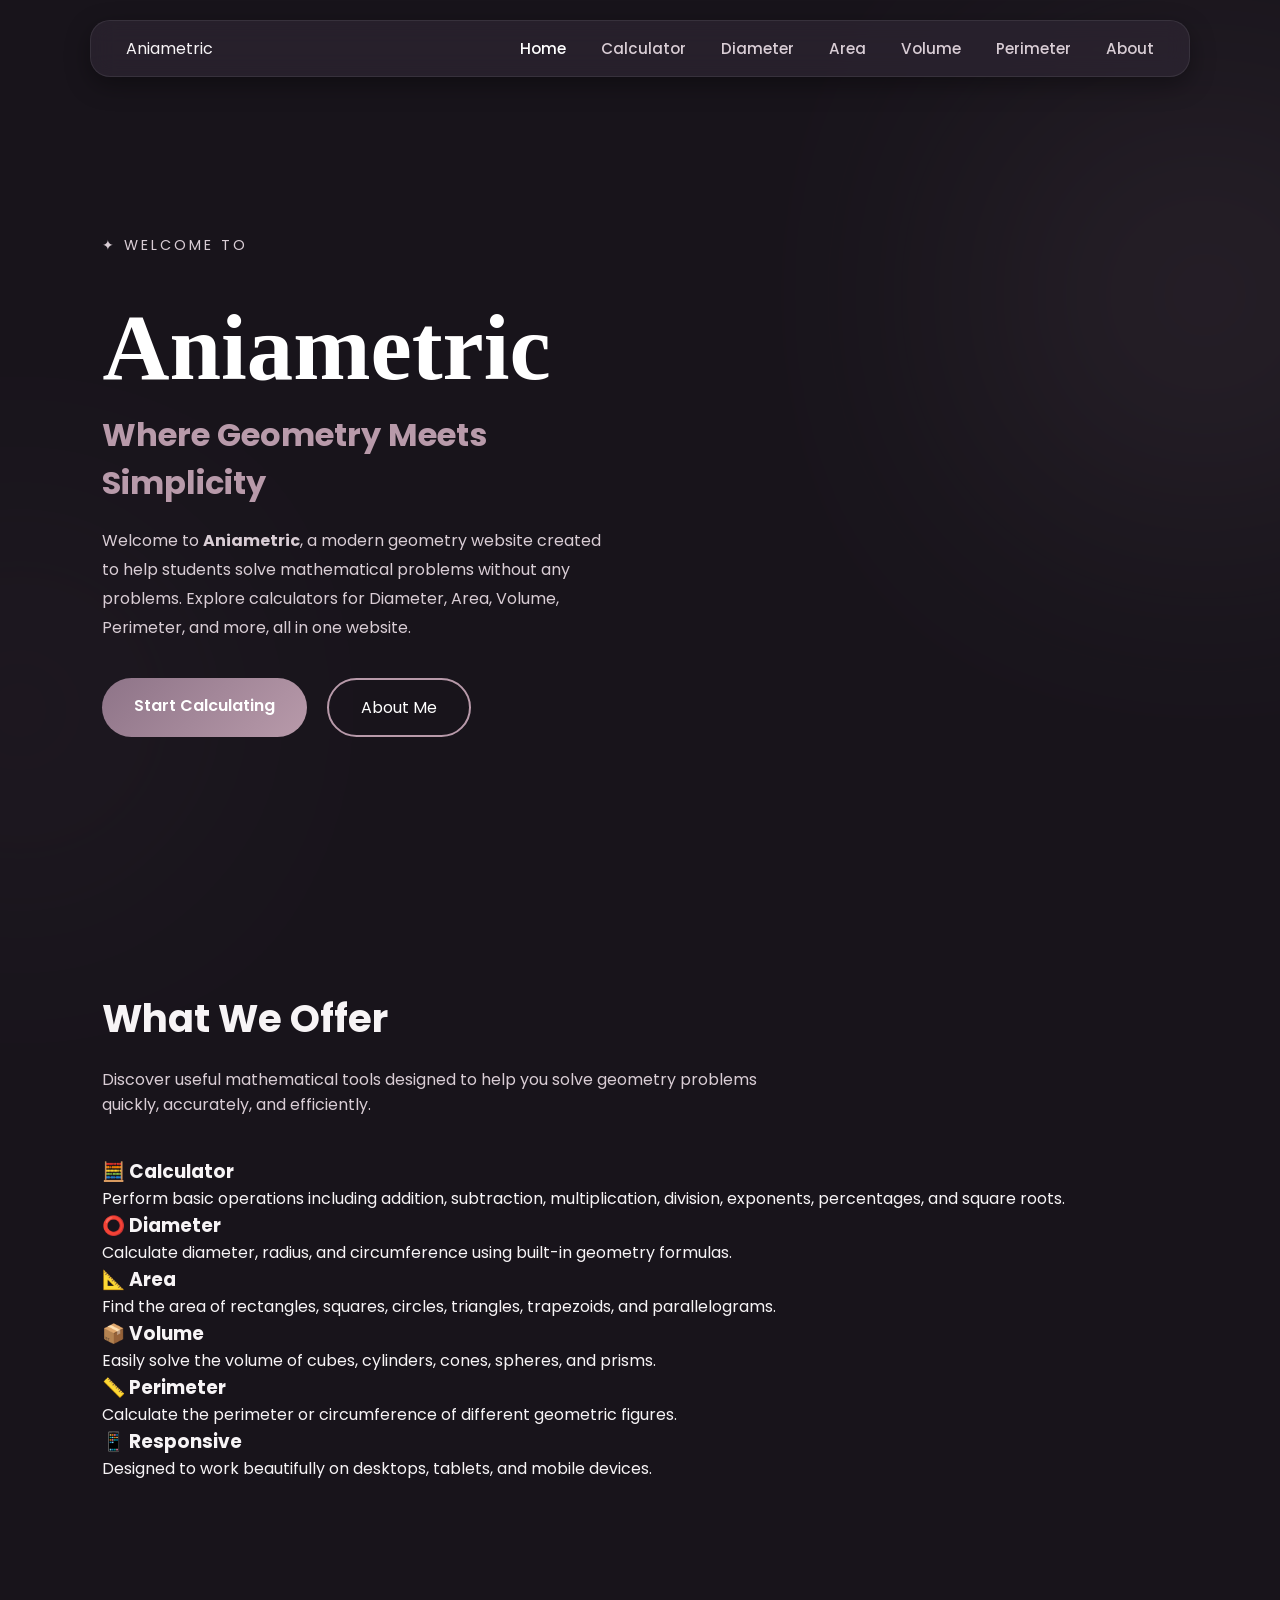
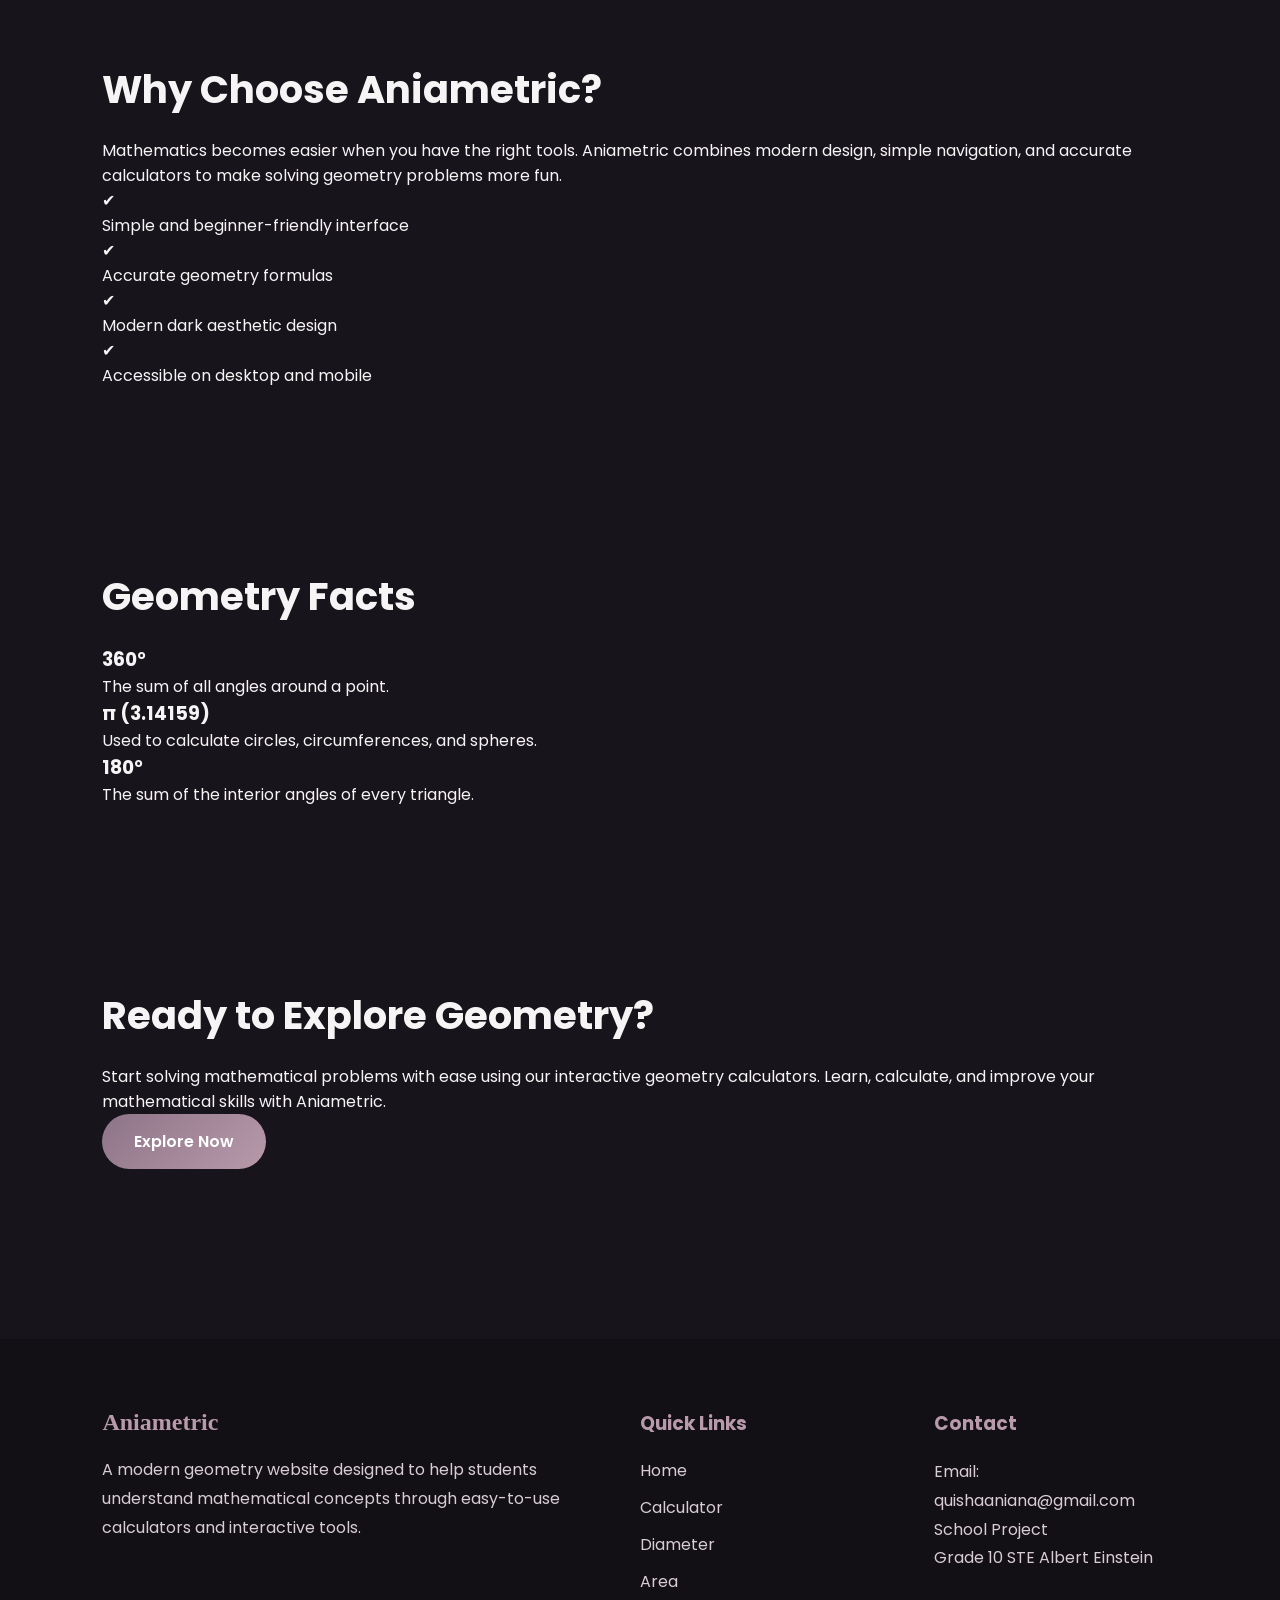
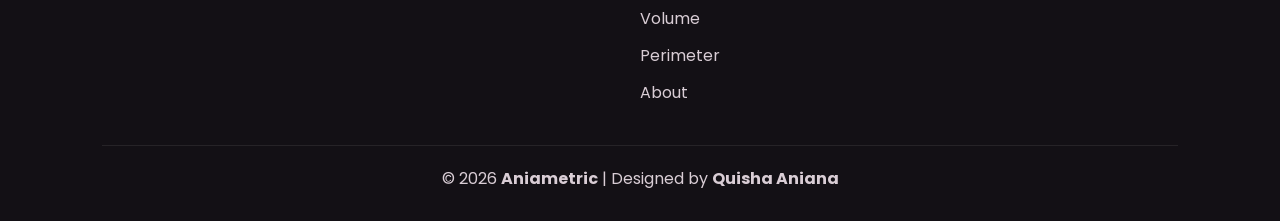
==== index.html @ 033d1b4d "Update index.html" ====
<!DOCTYPE html>
<html lang="en">

<head>
    <meta charset="UTF-8">
    <meta name="viewport" content="width=device-width, initial-scale=1.0">

    <title>Aniametric | Home</title>

    <link rel="stylesheet" href="style.css">

    <!-- Google Font -->
    <link rel="preconnect" href="https://fonts.googleapis.com">
    <link rel="preconnect" href="https://fonts.gstatic.com" crossorigin>

    <link href="https://fonts.googleapis.com/css2?family=Poppins:wght@300;400;500;600;700&display=swap"
        rel="stylesheet">
</head>

<body>

    <!-- ========================= -->
    <!-- Navigation -->
    <!-- ========================= -->

    <header>

        <nav class="navbar">

        
                <span>Aniametric</span>

            </div>

            <ul class="nav-links">

                <li><a class="active" href="index.html">Home</a></li>
                <li><a href="calculator.html">Calculator</a></li>
                <li><a href="diameter.html">Diameter</a></li>
                <li><a href="area.html">Area</a></li>
                <li><a href="volume.html">Volume</a></li>
                <li><a href="perimeter.html">Perimeter</a></li>
                <li><a href="about.html">About</a></li>

            </ul>

            <!-- Mobile Menu Icon -->
            <div class="menu-btn">

                ☰

            </div>

        </nav>

    </header>

    <!-- ========================= -->
    <!-- Hero Section -->
    <!-- ========================= -->

    <section class="hero">

        <div class="hero-text">

            <p class="welcome">

                ✦ Welcome to

            </p>

            <h1>

                Aniametric

            </h1>

            <h2>

                Where Geometry Meets Simplicity

            </h2>

            <p>

                Welcome to <strong>Aniametric</strong>, a modern geometry
                website created to help students solve mathematical
                problems without any problems. Explore calculators for Diameter,
                Area, Volume, Perimeter, and more, all in one website.

            </p>

            <div class="hero-buttons">

                <a href="calculator.html" class="btn">

                    Start Calculating

                </a>

                <a href="about.html" class="btn-outline">

                    About Me

                </a>

            </div>

        </div>

        <div class="hero-image">
            
            <img src="img/download (9).gif" class="hero-img" alt="">
            

        </div>

    </section>

    <!-- Decorative Background Glow -->

    <div class="glow glow1"></div>
    <div class="glow glow2"></div>

 <!-- ========================= -->
<!-- What We Offer -->
<!-- ========================= -->

<section class="features">

    <h2>What We Offer</h2>

    <p class="section-description">
        Discover useful mathematical tools designed to help you solve
        geometry problems quickly, accurately, and efficiently.
    </p>

    <div class="feature-container">

        <div class="feature-card">

            <h3>🧮 Calculator</h3>

            <p>
                Perform basic operations including addition,
                subtraction, multiplication, division,
                exponents, percentages, and square roots.
            </p>

        </div>

        <div class="feature-card">

            <h3>⭕ Diameter</h3>

            <p>
                Calculate diameter, radius,
                and circumference using
                built-in geometry formulas.
            </p>

        </div>

        <div class="feature-card">

            <h3>📐 Area</h3>

            <p>
                Find the area of rectangles,
                squares, circles, triangles,
                trapezoids, and parallelograms.
            </p>

        </div>

        <div class="feature-card">

            <h3>📦 Volume</h3>

            <p>
                Easily solve the volume of cubes,
                cylinders, cones,
                spheres, and prisms.
            </p>

        </div>

        <div class="feature-card">

            <h3>📏 Perimeter</h3>

            <p>
                Calculate the perimeter or
                circumference of different
                geometric figures.
            </p>

        </div>

        <div class="feature-card">

            <h3>📱 Responsive</h3>

            <p>
                Designed to work beautifully on
                desktops, tablets,
                and mobile devices.
            </p>

        </div>

    </div>

</section>



<!-- ========================= -->
<!-- Why Choose -->
<!-- ========================= -->

<section class="why">

    <div class="why-image">

    </div>

    <div class="why-text">

        <h2>Why Choose Aniametric?</h2>

        <p>

            Mathematics becomes easier when you have the
            right tools. Aniametric combines modern design,
            simple navigation, and accurate calculators
            to make solving geometry problems more fun.

        </p>

        <div class="why-list">

            <div class="why-item">

                <span>✔</span>

                <p>Simple and beginner-friendly interface</p>

            </div>

            <div class="why-item">

                <span>✔</span>

                <p>Accurate geometry formulas</p>

            </div>

            <div class="why-item">

                <span>✔</span>

                <p>Modern dark aesthetic design</p>

            </div>

            <div class="why-item">

                <span>✔</span>

                <p>Accessible on desktop and mobile</p>

            </div>

        </div>

    </div>

</section>



<!-- ========================= -->
<!-- Quick Facts -->
<!-- ========================= -->

<section class="facts">

    <h2>Geometry Facts</h2>

    <div class="facts-container">

        <div class="fact-card">

            <h3>360°</h3>

            <p>
                The sum of all angles around a point.
            </p>

        </div>

        <div class="fact-card">

            <h3>π (3.14159)</h3>

            <p>
                Used to calculate circles,
                circumferences, and spheres.
            </p>

        </div>

        <div class="fact-card">

            <h3>180°</h3>

            <p>
                The sum of the interior angles
                of every triangle.
            </p>

        </div>

    </div>

</section>





 <!-- ========================= -->
<!-- Call to Action -->
<!-- ========================= -->

<section class="cta">

    <div class="cta-content">

        <h2>Ready to Explore Geometry?</h2>

        <p>
            Start solving mathematical problems with ease using our
            interactive geometry calculators. Learn, calculate,
            and improve your mathematical skills with Aniametric.
        </p>

        <a href="calculator.html" class="btn">

            Explore Now

        </a>

    </div>

</section>



<!-- ========================= -->
<!-- Footer -->
<!-- ========================= -->

<footer>

    <div class="footer-container">

        <div class="footer-about">

            <h2>Aniametric</h2>

            <p>

                A modern geometry website designed to help students
                understand mathematical concepts through
                easy-to-use calculators and interactive tools.

            </p>

        </div>



        <div class="footer-links">

            <h3>Quick Links</h3>

            <ul>

                <li><a href="index.html">Home</a></li>
                <li><a href="calculator.html">Calculator</a></li>
                <li><a href="diameter.html">Diameter</a></li>
                <li><a href="area.html">Area</a></li>
                <li><a href="volume.html">Volume</a></li>
                <li><a href="perimeter.html">Perimeter</a></li>
                <li><a href="about.html">About</a></li>

            </ul>

        </div>



        <div class="footer-contact">

            <h3>Contact</h3>

            <p>Email: quishaaniana@gmail.com</p>

            <p>School Project</p>

            <p>Grade 10 STE Albert Einstein</p>

        </div>

    </div>



    <hr>



    <div class="copyright">

        <p>

            © 2026 <strong>Aniametric</strong> |
            Designed by <strong>Quisha Aniana</strong>

        </p>

    </div>

</footer>




<script src="script.js"></script>

</body>

</html>
---- style.css ----
/*======================================
        ANIAMETRIC STYLE SHEET
=======================================*/

/* Google Font */
@import url('https://fonts.googleapis.com/css2?family=Poppins:wght@300;400;500;600;700&display=swap');


/*======================================
        CUSTOM FONT
=======================================*/

@font-face{
    font-family: "Aniametric";
    src: url("fonts/poti.ttf") format("truetype");
}


/*======================================
        COLOR PALETTE
=======================================*/

:root{

    --bg:#18141B;
    --section:#211C24;
    --card:#2C2532;

    --primary:#8E7488;
    --secondary:#B89AAA;

    --white:#F7F4F6;
    --light:#D9CDD5;

    --shadow:rgba(0,0,0,.35);

    --radius:18px;

    --transition:.35s ease;

}


/*======================================
        RESET
=======================================*/

*{
    margin:0;
    padding:0;
    box-sizing:border-box;
}

html{
    scroll-behavior:smooth;
}

body{

    background:var(--bg);

    color:var(--white);

    font-family:"Poppins",sans-serif;

    overflow-x:hidden;

}

img{

    max-width:100%;

    display:block;

}

a{

    text-decoration:none;

    color:inherit;

}

ul{

    list-style:none;

}


/*======================================
        SCROLLBAR
=======================================*/

::-webkit-scrollbar{

    width:10px;

}

::-webkit-scrollbar-track{

    background:#201a22;

}

::-webkit-scrollbar-thumb{

    background:var(--primary);

    border-radius:20px;

}

::-webkit-scrollbar-thumb:hover{

    background:var(--secondary);

}


/*======================================
        HEADER
=======================================*/

header{

    position:fixed;

    top:0;

    left:0;

    width:100%;

    z-index:1000;

    padding:20px 7%;

}


/*======================================
        NAVBAR
=======================================*/

.navbar{

    display:flex;

    justify-content:space-between;

    align-items:center;

    padding:15px 35px;

    background:rgba(44,37,50,.75);

    backdrop-filter:blur(12px);

    border:1px solid rgba(255,255,255,.08);

    border-radius:20px;

    box-shadow:0 8px 25px var(--shadow);

}



/*======================================
        NAV LINKS
=======================================*/

.nav-links{

    display:flex;

    gap:35px;

}

.nav-links a{

    color:var(--light);

    font-size:.95rem;

    font-weight:500;

    transition:var(--transition);

    position:relative;

}

.nav-links a:hover{

    color:white;

}

.nav-links a::after{

    content:"";

    position:absolute;

    left:0;

    bottom:-7px;

    width:0;

    height:2px;

    background:var(--secondary);

    transition:.35s;

}

.nav-links a:hover::after{

    width:100%;

}

.active{

    color:white !important;

}


/*======================================
        MENU BUTTON
=======================================*/

.menu-btn{

    display:none;

    color:white;

    font-size:28px;

    cursor:pointer;

}


/*======================================
        HERO
=======================================*/

.hero{

    min-height:100vh;

    display:flex;

    align-items:center;

    justify-content:space-between;

    gap:60px;

    padding:150px 8% 80px;

}

.hero-text{

    flex:1;

}

.hero-image{

    flex:1;

    display:flex;

    justify-content:center;

}


/* Website Name */

.hero h1{

    font-family:"Aniametric";

    font-size:5.8rem;

    margin:10px 0;

    color:white;

}

.hero h2{

    color:var(--secondary);

    margin-bottom:20px;

    font-size:2rem;

}

.hero p{

    color:var(--light);

    line-height:1.8;

    margin-bottom:35px;

}

.welcome{

    color:var(--secondary);

    letter-spacing:3px;

    text-transform:uppercase;

    font-size:.9rem;

}


/*======================================
        HERO GIF
=======================================*/

.hero-image img{

    width:100%;

    max-width:520px;

    border-radius:25px;

    box-shadow:0 0 40px rgba(184,154,170,.18);

    animation:float 4s ease-in-out infinite;

}


/*======================================
        BUTTONS
=======================================*/

.hero-buttons{

    display:flex;

    gap:20px;

}

.btn{

    display:inline-block;

    background:linear-gradient(
        135deg,
        var(--primary),
        var(--secondary)
    );

    color:white;

    padding:15px 32px;

    border-radius:50px;

    font-weight:600;

    transition:.35s;

}

.btn:hover{

    transform:translateY(-5px);

    box-shadow:0 0 25px rgba(184,154,170,.4);

}

.btn-outline{

    display:inline-block;

    border:2px solid var(--secondary);

    padding:15px 32px;

    border-radius:50px;

    color:white;

    transition:.35s;

}

.btn-outline:hover{

    background:var(--secondary);

    color:#1b161d;

}


/*======================================
        GLOW EFFECT
=======================================*/

.glow{

    position:absolute;

    border-radius:50%;

    filter:blur(140px);

    opacity:.25;

    z-index:-1;

}

.glow1{

    width:350px;

    height:350px;

    background:#8E7488;

    top:120px;

    right:-100px;

}

.glow2{

    width:280px;

    height:280px;

    background:#5E4A5E;

    bottom:50px;

    left:-120px;

}


/*======================================
        SECTION
=======================================*/

section{

    padding:90px 8%;

}

section h2{

    font-size:2.4rem;

    margin-bottom:20px;

}

.section-description{

    color:var(--light);

    margin-bottom:40px;

    max-width:700px;

}


/*======================================
        FLOAT ANIMATION
=======================================*/

@keyframes float{

    0%{

        transform:translateY(0px);

    }

    50%{

        transform:translateY(-18px);

    }

    100%{

        transform:translateY(0px);

    }

}

/*======================================
        ANIAMETRIC STYLE SHEET
=======================================*/

/* Google Font */
@import url('https://fonts.googleapis.com/css2?family=Poppins:wght@300;400;500;600;700&display=swap');


/*======================================
        CUSTOM FONT
=======================================*/

@font-face{
    font-family: "Aniametric";
    src: url("fonts/poti.ttf") format("truetype");
}


/*======================================
        COLOR PALETTE
=======================================*/

:root{

    --bg:#18141B;
    --section:#211C24;
    --card:#2C2532;

    --primary:#8E7488;
    --secondary:#B89AAA;

    --white:#F7F4F6;
    --light:#D9CDD5;

    --shadow:rgba(0,0,0,.35);

    --radius:18px;

    --transition:.35s ease;

}


/*======================================
        RESET
=======================================*/

*{
    margin:0;
    padding:0;
    box-sizing:border-box;
}

html{
    scroll-behavior:smooth;
}

body{

    background:var(--bg);

    color:var(--white);

    font-family:"Poppins",sans-serif;

    overflow-x:hidden;

}

img{

    max-width:100%;

    display:block;

}

a{

    text-decoration:none;

    color:inherit;

}

ul{

    list-style:none;

}


/*======================================
        SCROLLBAR
=======================================*/

::-webkit-scrollbar{

    width:10px;

}

::-webkit-scrollbar-track{

    background:#201a22;

}

::-webkit-scrollbar-thumb{

    background:var(--primary);

    border-radius:20px;

}

::-webkit-scrollbar-thumb:hover{

    background:var(--secondary);

}


/*======================================
        HEADER
=======================================*/

header{

    position:fixed;

    top:0;

    left:0;

    width:100%;

    z-index:1000;

    padding:20px 7%;

}


/*======================================
        NAVBAR
=======================================*/

.navbar{

    display:flex;

    justify-content:space-between;

    align-items:center;

    padding:15px 35px;

    background:rgba(44,37,50,.75);

    backdrop-filter:blur(12px);

    border:1px solid rgba(255,255,255,.08);

    border-radius:20px;

    box-shadow:0 8px 25px var(--shadow);

}


/*======================================
        LOGO
=======================================*/

.logo{

    display:flex;

    align-items:center;

    gap:12px;

}

.logo img{

    width:45px;

    height:45px;

    object-fit:cover;

}

.logo span{

    font-family:"Aniametric";

    font-size:2rem;

    letter-spacing:2px;

    color:white;

}


/*======================================
        NAV LINKS
=======================================*/

.nav-links{

    display:flex;

    gap:35px;

}

.nav-links a{

    color:var(--light);

    font-size:.95rem;

    font-weight:500;

    transition:var(--transition);

    position:relative;

}

.nav-links a:hover{

    color:white;

}

.nav-links a::after{

    content:"";

    position:absolute;

    left:0;

    bottom:-7px;

    width:0;

    height:2px;

    background:var(--secondary);

    transition:.35s;

}

.nav-links a:hover::after{

    width:100%;

}

.active{

    color:white !important;

}


/*======================================
        MENU BUTTON
=======================================*/

.menu-btn{

    display:none;

    color:white;

    font-size:28px;

    cursor:pointer;

}


/*======================================
        HERO
=======================================*/

.hero{

    min-height:100vh;

    display:flex;

    align-items:center;

    justify-content:space-between;

    gap:60px;

    padding:150px 8% 80px;

}

.hero-text{

    flex:1;

}

.hero-image{

    flex:1;

    display:flex;

    justify-content:center;

}


/* Website Name */

.hero h1{

    font-family:"Aniametric";

    font-size:5.8rem;

    margin:10px 0;

    color:white;

}

.hero h2{

    color:var(--secondary);

    margin-bottom:20px;

    font-size:2rem;

}

.hero p{

    color:var(--light);

    line-height:1.8;

    margin-bottom:35px;

}

.welcome{

    color:var(--secondary);

    letter-spacing:3px;

    text-transform:uppercase;

    font-size:.9rem;

}


/*======================================
        HERO GIF
=======================================*/

.hero-image img{

    width:100%;

    max-width:520px;

    border-radius:25px;

    box-shadow:0 0 40px rgba(184,154,170,.18);

    animation:float 4s ease-in-out infinite;

}


/*======================================
        BUTTONS
=======================================*/

.hero-buttons{

    display:flex;

    gap:20px;

}

.btn{

    display:inline-block;

    background:linear-gradient(
        135deg,
        var(--primary),
        var(--secondary)
    );

    color:white;

    padding:15px 32px;

    border-radius:50px;

    font-weight:600;

    transition:.35s;

}

.btn:hover{

    transform:translateY(-5px);

    box-shadow:0 0 25px rgba(184,154,170,.4);

}

.btn-outline{

    display:inline-block;

    border:2px solid var(--secondary);

    padding:15px 32px;

    border-radius:50px;

    color:white;

    transition:.35s;

}

.btn-outline:hover{

    background:var(--secondary);

    color:#1b161d;

}


/*======================================
        GLOW EFFECT
=======================================*/

.glow{

    position:absolute;

    border-radius:50%;

    filter:blur(140px);

    opacity:.25;

    z-index:-1;

}

.glow1{

    width:350px;

    height:350px;

    background:#8E7488;

    top:120px;

    right:-100px;

}

.glow2{

    width:280px;

    height:280px;

    background:#5E4A5E;

    bottom:50px;

    left:-120px;

}


/*======================================
        SECTION
=======================================*/

section{

    padding:90px 8%;

}

section h2{

    font-size:2.4rem;

    margin-bottom:20px;

}

.section-description{

    color:var(--light);

    margin-bottom:40px;

    max-width:700px;

}


/*======================================
        FLOAT ANIMATION
=======================================*/

@keyframes float{

    0%{

        transform:translateY(0px);

    }

    50%{

        transform:translateY(-18px);

    }

    100%{

        transform:translateY(0px);

    }

}

/*======================================
        FOOTER
=======================================*/

footer{

    background:#131015;

    padding:70px 8% 30px;

    margin-top:80px;

}

.footer-container{

    display:grid;

    grid-template-columns:2fr 1fr 1fr;

    gap:50px;

}

.footer-container h2{

    font-family:"Aniametric";

    color:var(--secondary);

    margin-bottom:20px;

}

.footer-container h3{

    margin-bottom:20px;

    color:var(--secondary);

}

.footer-container p{

    color:var(--light);

    line-height:1.8;

}

.footer-links ul{

    display:flex;

    flex-direction:column;

    gap:12px;

}

.footer-links a{

    color:var(--light);

    transition:.3s;

}

.footer-links a:hover{

    color:white;

    padding-left:8px;

}

footer hr{

    border:none;

    height:1px;

    background:rgba(255,255,255,.08);

    margin:40px 0 20px;

}

.copyright{

    text-align:center;

    color:var(--light);

}


/*======================================
        CALCULATOR PAGES
=======================================*/

.page-title{

    text-align:center;

    padding-top:150px;

    margin-bottom:50px;

}

.page-title h1{

    font-family:"Aniametric";

    font-size:4rem;

    color:white;

}

.page-title p{

    color:var(--light);

    margin-top:15px;

}


/*======================================
        CALCULATOR GRID
=======================================*/

.calculator-grid{

    display:grid;

    grid-template-columns:repeat(auto-fit,minmax(320px,1fr));

    gap:35px;

    padding-bottom:70px;

}


/*======================================
        CALCULATOR CARD
=======================================*/

.calculator-card{

    background:var(--card);

    padding:30px;

    border-radius:20px;

    border:1px solid rgba(255,255,255,.06);

    transition:.35s;

    box-shadow:0 8px 20px var(--shadow);

}

.calculator-card:hover{

    transform:translateY(-8px);

    box-shadow:0 0 25px rgba(184,154,170,.25);

}

.calculator-card h2{

    color:var(--secondary);

    margin-bottom:18px;

    font-size:1.5rem;

}

.formula{

    background:rgba(255,255,255,.05);

    padding:12px;

    border-radius:10px;

    margin-bottom:20px;

    color:var(--light);

    text-align:center;

    font-style:italic;

}


/*======================================
        INPUTS
=======================================*/

.calculator-card input{

    width:100%;

    padding:14px;

    margin:10px 0;

    border:none;

    outline:none;

    border-radius:10px;

    background:#3A3240;

    color:white;

    font-size:1rem;

}

.calculator-card input::placeholder{

    color:#b8adb5;

}


/*======================================
        BUTTON
=======================================*/

.solve-btn{

    width:100%;

    margin-top:15px;

    padding:14px;

    border:none;

    border-radius:50px;

    background:linear-gradient(
        135deg,
        var(--primary),
        var(--secondary)
    );

    color:white;

    font-size:1rem;

    font-weight:600;

    cursor:pointer;

    transition:.3s;

}

.solve-btn:hover{

    transform:translateY(-3px);

    box-shadow:0 0 20px rgba(184,154,170,.3);

}


/*======================================
        RESULT BOX
=======================================*/

.result{

    margin-top:20px;

    padding:15px;

    border-radius:10px;

    background:rgba(255,255,255,.05);

    color:white;

    text-align:center;

    font-weight:600;

}


/*======================================
        ABOUT PAGE
=======================================*/

.about{

    padding-top:150px;

}

.about-container{

    display:flex;

    align-items:center;

    justify-content:center;

    gap:60px;

    flex-wrap:wrap;

}

.about-image{

    flex:1;

    display:flex;

    justify-content:center;

}

.about-image img{

    width:320px;

    height:320px;

    border-radius:50%;

    object-fit:cover;

    border:6px solid var(--secondary);

    box-shadow:0 0 35px rgba(184,154,170,.3);

}

.about-text{

    flex:1;

}

.about-text h1{

    font-family:"Aniametric";

    font-size:4rem;

    margin-bottom:20px;

}

.about-text h3{

    color:var(--secondary);

    margin:15px 0 10px;

}

.about-text p{

    color:var(--light);

    line-height:1.9;

}


/*======================================
        SKILLS
=======================================*/

.skills{

    margin-top:30px;

    display:flex;

    flex-wrap:wrap;

    gap:15px;

}

.skill{

    padding:12px 22px;

    background:var(--card);

    border-radius:30px;

    border:1px solid rgba(255,255,255,.06);

    transition:.3s;

}

.skill:hover{

    background:var(--primary);

}

/*======================================
        FADE-IN ANIMATION
=======================================*/

.fade-in{

    opacity:0;

    transform:translateY(30px);

    animation:fadeUp 1s ease forwards;

}

@keyframes fadeUp{

    from{

        opacity:0;

        transform:translateY(30px);

    }

    to{

        opacity:1;

        transform:translateY(0);

    }

}


/*======================================
        HOVER EFFECTS
=======================================*/

img{

    transition:.35s ease;

}

img:hover{

    transform:scale(1.03);

}

button,
.btn,
.btn-outline{

    transition:.35s ease;

}

button:hover{

    cursor:pointer;

}


/*======================================
        INPUT FOCUS
=======================================*/

input:focus{

    border:2px solid var(--secondary);

    box-shadow:0 0 15px rgba(184,154,170,.3);

}


/*======================================
        SELECTION COLOR
=======================================*/

::selection{

    background:var(--secondary);

    color:#18141B;

}


/*======================================
        SMOOTH SECTION SPACING
=======================================*/

section{

    scroll-margin-top:100px;

}


/*======================================
        MOBILE RESPONSIVE
=======================================*/

@media(max-width:992px){

    .hero{

        flex-direction:column-reverse;

        text-align:center;

    }

    .hero-buttons{

        justify-content:center;

    }

    .hero h1{

        font-size:4.2rem;

    }

    .why{

        flex-direction:column;

    }

    .footer-container{

        grid-template-columns:1fr;

        text-align:center;

    }

}


@media(max-width:768px){

    header{

        padding:15px 5%;

    }

    .navbar{

        padding:15px 20px;

    }

    .menu-btn{

        display:block;

    }

    .nav-links{

        position:absolute;

        top:90px;

        right:5%;

        width:220px;

        background:var(--card);

        border-radius:15px;

        display:none;

        flex-direction:column;

        padding:20px;

        gap:20px;

        box-shadow:0 8px 20px var(--shadow);

    }

    .nav-links.show{

        display:flex;

    }

    .logo span{

        font-size:1.6rem;

    }

    .hero h1{

        font-size:3.5rem;

    }

    .hero h2{

        font-size:1.5rem;

    }

    .hero-image img{

        max-width:350px;

    }

    .about-image img{

        width:240px;

        height:240px;

    }

    .page-title h1{

        font-size:3rem;

    }

}


@media(max-width:480px){

    .hero{

        padding-top:130px;

    }

    .hero h1{

        font-size:2.8rem;

    }

    .hero-buttons{

        flex-direction:column;

    }

    .btn,
    .btn-outline{

        width:100%;

        text-align:center;

    }

    .feature-container{

        grid-template-columns:1fr;

    }

    .facts-container{

        grid-template-columns:1fr;

    }

    .calculator-grid{

        grid-template-columns:1fr;

            /*==============================
        HISTORY
==============================*/

.history{

    margin:20px 0;

    padding:15px;

    background:rgba(255,255,255,.05);

    border-radius:15px;

    max-height:160px;

    overflow-y:auto;

}

.history h3{

    color:var(--secondary);

    margin-bottom:10px;

    font-size:1rem;

}

#historyList{

    display:flex;

    flex-direction:column;

    gap:10px;

}

#historyList p{

    color:var(--light);

    font-size:.9rem;

    border-bottom:1px solid rgba(255,255,255,.05);

    padding-bottom:8px;

}

    }

}


/*======================================
        UTILITIES
=======================================*/

.text-center{

    text-align:center;

}

.mt-1{

    margin-top:20px;

}

.mt-2{

    margin-top:40px;

}

.mb-1{

    margin-bottom:20px;

}

.mb-2{

    margin-bottom:40px;

}

.pop{
    animation: pop .3s;
}

}

@keyframes pop{

0%{

transform:scale(.8);

}

50%{

transform:scale(1.08);

}

100%{

transform:scale(1);

}

}

.shake{

animation:shake .35s;

}

@keyframes shake{

0%{transform:translateX(0);}
25%{transform:translateX(-8px);}
50%{transform:translateX(8px);}
75%{transform:translateX(-8px);}
100%{transform:translateX(0);}

}

.history p{

    animation:fadeHistory .4s ease;

}

@keyframes fadeHistory{

    from{

        opacity:0;

        transform:translateX(-20px);

    }

    to{

        opacity:1;

        transform:translateX(0);

    }

}

/*======================================
        CALCULATOR APP
=======================================*/

.calculator-section{

    display:flex;
    justify-content:center;
    align-items:center;
    margin:50px 0;

}

.calculator-box{

    width:380px;

    background:var(--card);

    padding:30px;

    border-radius:25px;

    box-shadow:0 0 30px rgba(184,154,170,.18);

}

#display{

    width:100%;

    height:70px;

    border:none;

    outline:none;

    background:#3A3240;

    color:white;

    font-size:2rem;

    border-radius:15px;

    padding:15px;

    text-align:right;

    margin-bottom:20px;

}

.button-grid{

    display:grid;

    grid-template-columns:repeat(4,1fr);

    gap:12px;

}

.button-grid button{

    height:60px;

    border:none;

    border-radius:15px;

    background:#413746;

    color:white;

    font-size:1.2rem;

    transition:.3s;

}

.button-grid button:hover{

    background:var(--primary);

    transform:translateY(-3px);

}

.operator{

    background:#715C70 !important;

}

.special{

    background:#5C4A5B !important;

}

.equals{

    grid-column:span 2;

    background:linear-gradient(
        135deg,
        var(--primary),
        var(--secondary)
    ) !important;

    font-size:1.4rem;

}

.equals:hover{

    box-shadow:0 0 20px rgba(184,154,170,.5);

}

/*======================================
        CURSOR SPARKLES
=======================================*/

.sparkle{

    position:fixed;

    width:10px;

    height:10px;

    pointer-events:none;

    border-radius:50%;

    background:#E8D7E8;

    box-shadow:
        0 0 8px #E8D7E8,
        0 0 15px #B89AAA,
        0 0 25px #8E7488;

    animation:sparkleFade .8s linear forwards;

    z-index:9999;

}

@keyframes sparkleFade{

    0%{

        opacity:1;
        transform:scale(1);

    }

    100%{

        opacity:0;
        transform:translateY(-18px) scale(0);

    }

}
/*======================================
        END OF STYLESHEET
=======================================*/
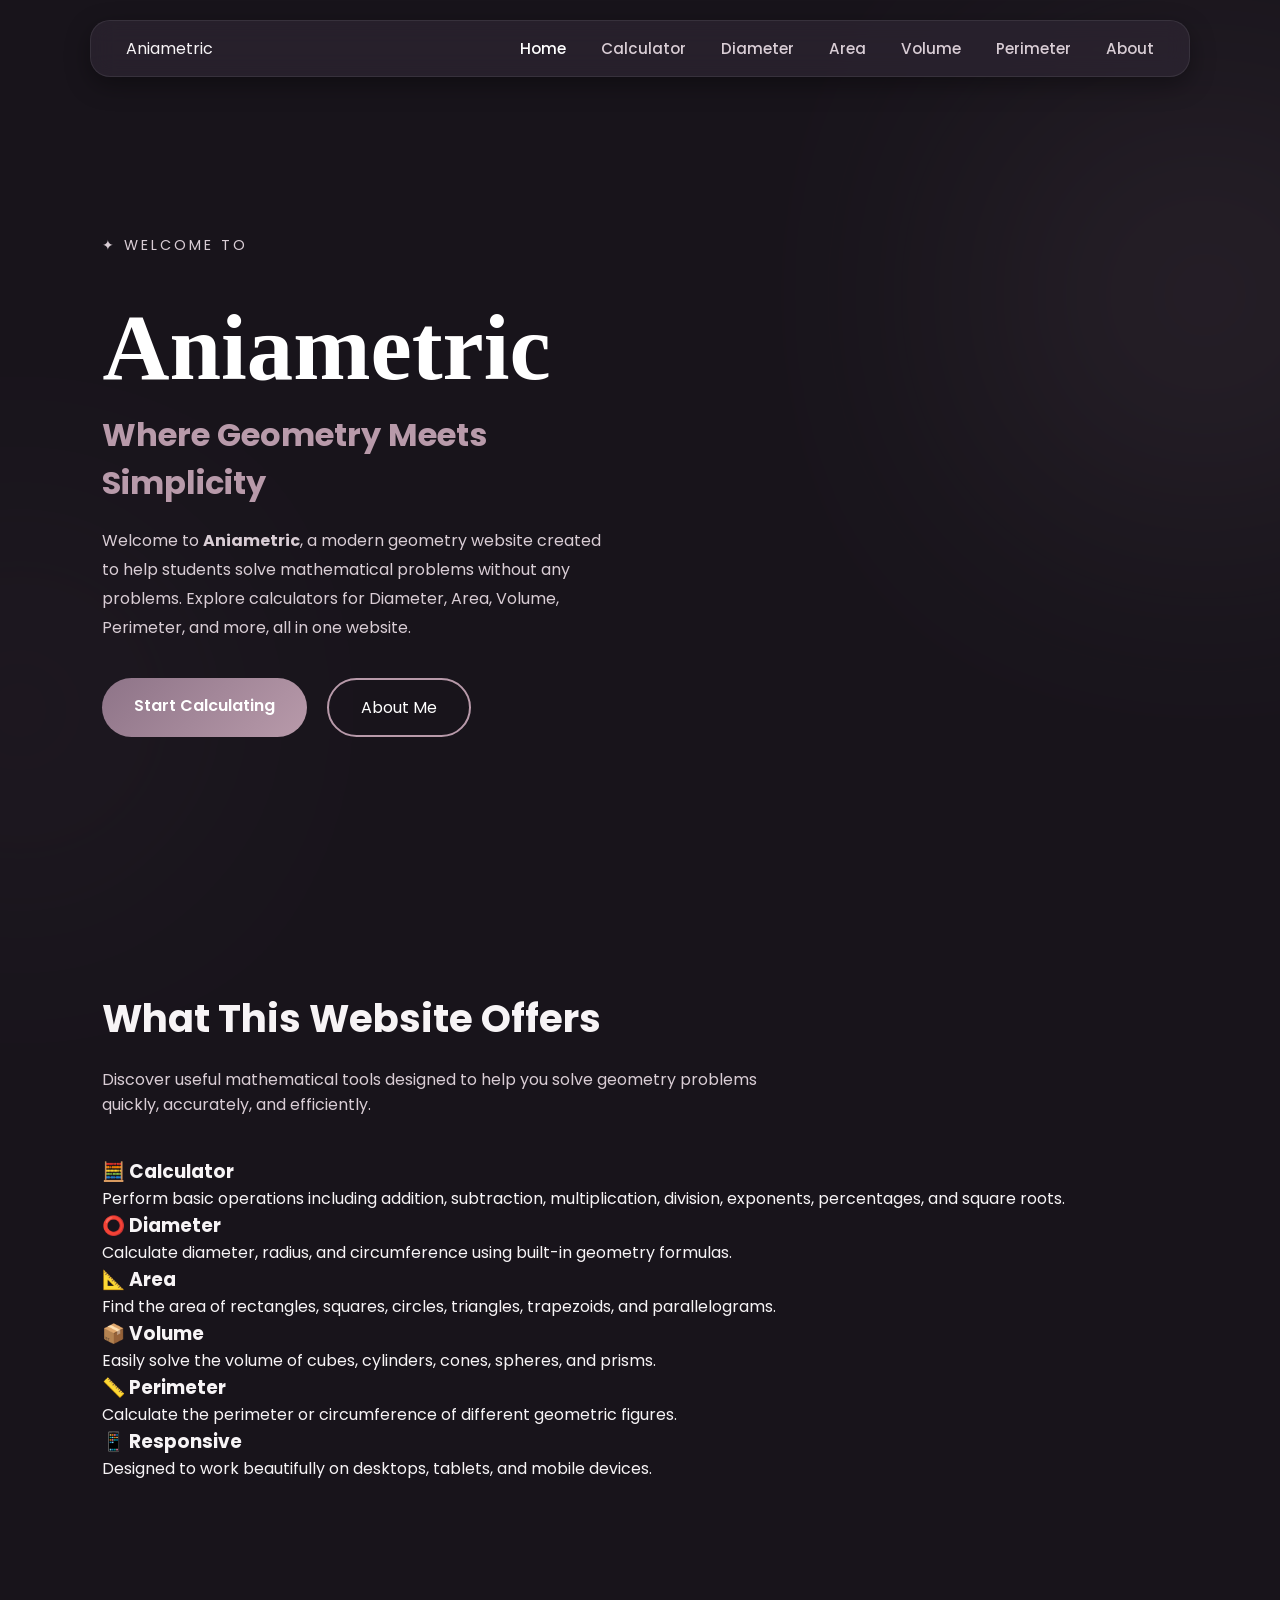
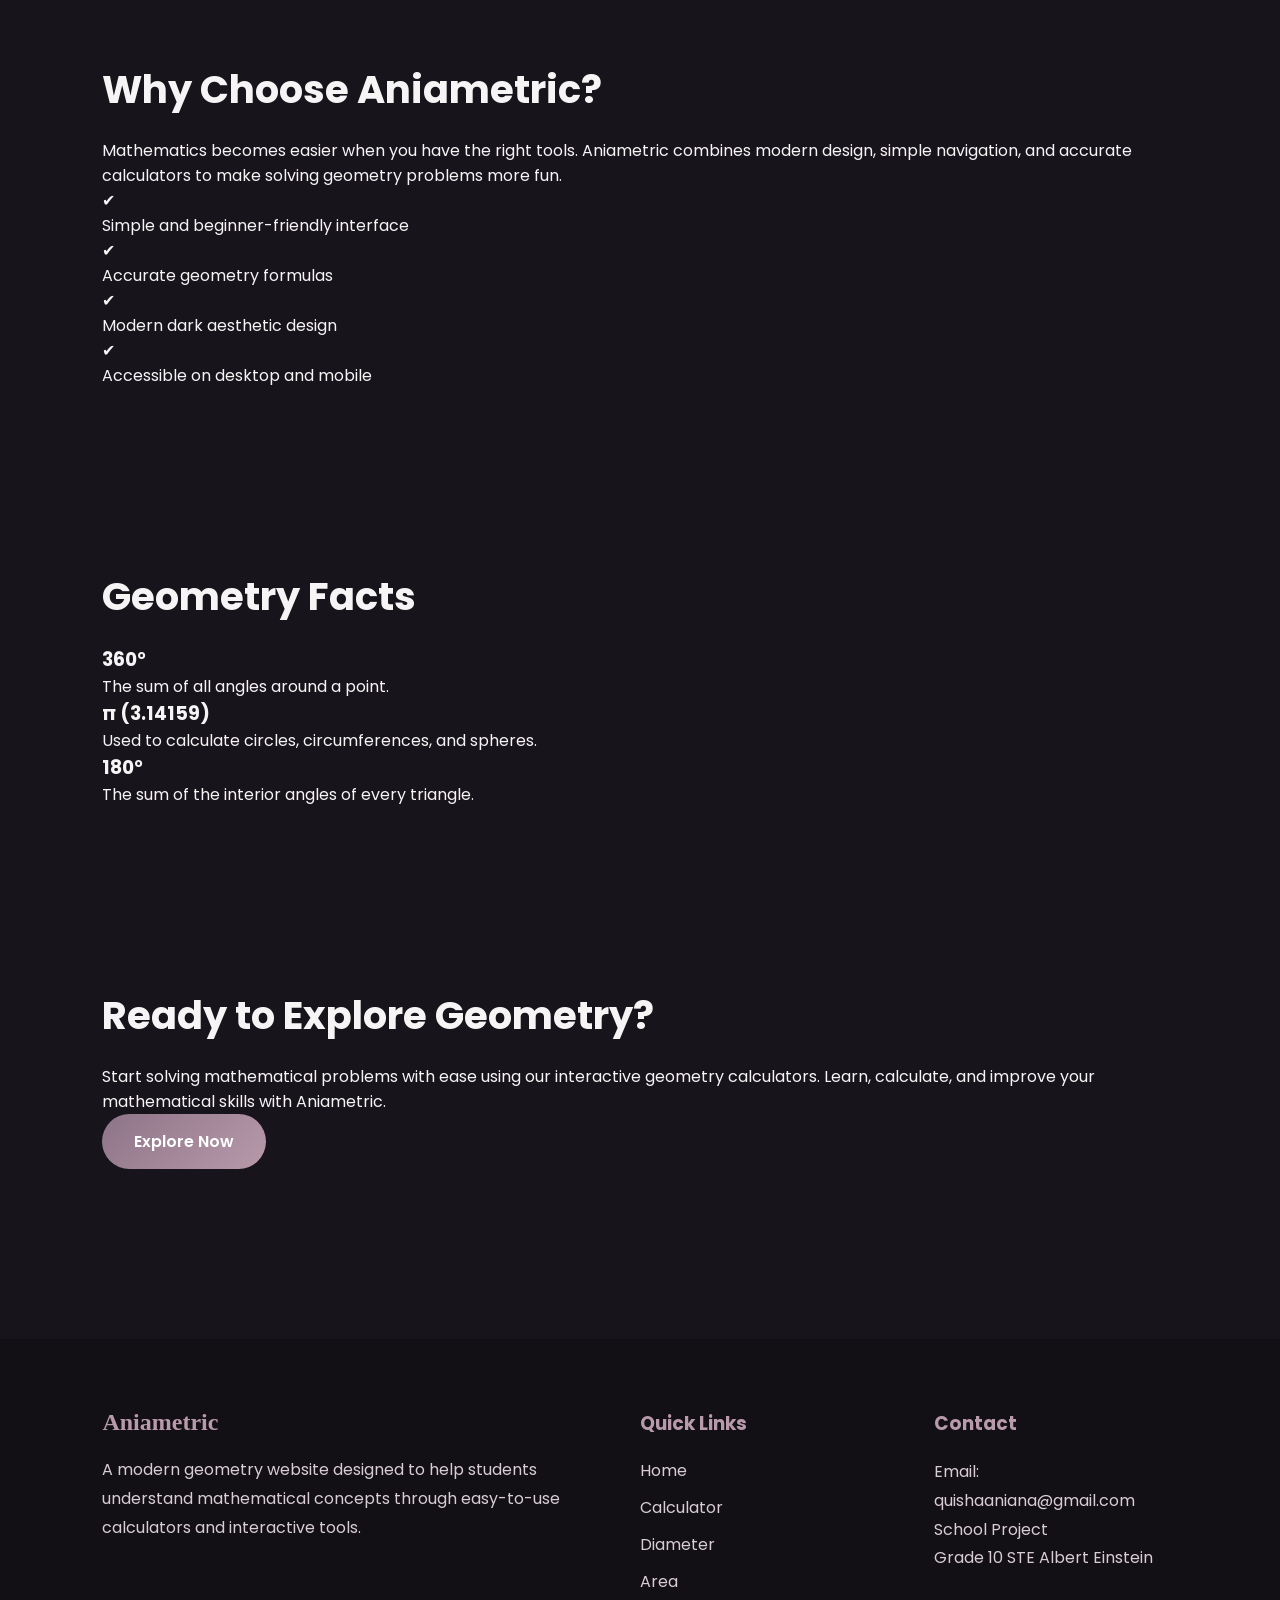
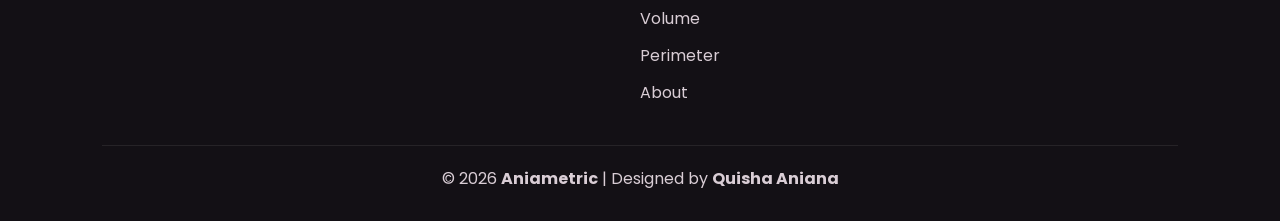
==== commit fb8fba30: "Update index.html" ====
--- a/index.html
+++ b/index.html
@@ -123,12 +123,12 @@
     <div class="glow glow2"></div>
 
  <!-- ========================= -->
-<!-- What We Offer -->
+<!-- What The Website Offers -->
 <!-- ========================= -->
 
 <section class="features">
 
-    <h2>What We Offer</h2>
+    <h2>What This Website Offers</h2>
 
     <p class="section-description">
         Discover useful mathematical tools designed to help you solve
--- a/style.css
+++ b/style.css
@@ -2076,46 +2076,56 @@
 
 /*======================================
         CURSOR SPARKLES
-=======================================*/
+======================================*/
+
+/*======================================
+        MAGICAL CURSOR TRAIL
+======================================*/
 
 .sparkle{
 
     position:fixed;
 
-    width:10px;
-
-    height:10px;
-
     pointer-events:none;
 
-    border-radius:50%;
-
-    background:#E8D7E8;
-
-    box-shadow:
-        0 0 8px #E8D7E8,
-        0 0 15px #B89AAA,
-        0 0 25px #8E7488;
-
-    animation:sparkleFade .8s linear forwards;
+    color:#F6E6FF;
+
+    font-size:24px;
 
     z-index:9999;
 
-}
-
-@keyframes sparkleFade{
+    user-select:none;
+
+    text-shadow:
+        0 0 5px white,
+        0 0 10px #F4C8FF,
+        0 0 20px #CFA9FF,
+        0 0 35px #9D6FC5;
+
+    animation:magicTrail 1s ease-out forwards;
+
+}
+
+@keyframes magicTrail{
 
     0%{
 
         opacity:1;
-        transform:scale(1);
+        transform:translateY(0) scale(1);
+
+    }
+
+    50%{
+
+        opacity:1;
+        transform:translateY(-10px) scale(1.3);
 
     }
 
     100%{
 
         opacity:0;
-        transform:translateY(-18px) scale(0);
+        transform:translateY(-35px) scale(0);
 
     }
 
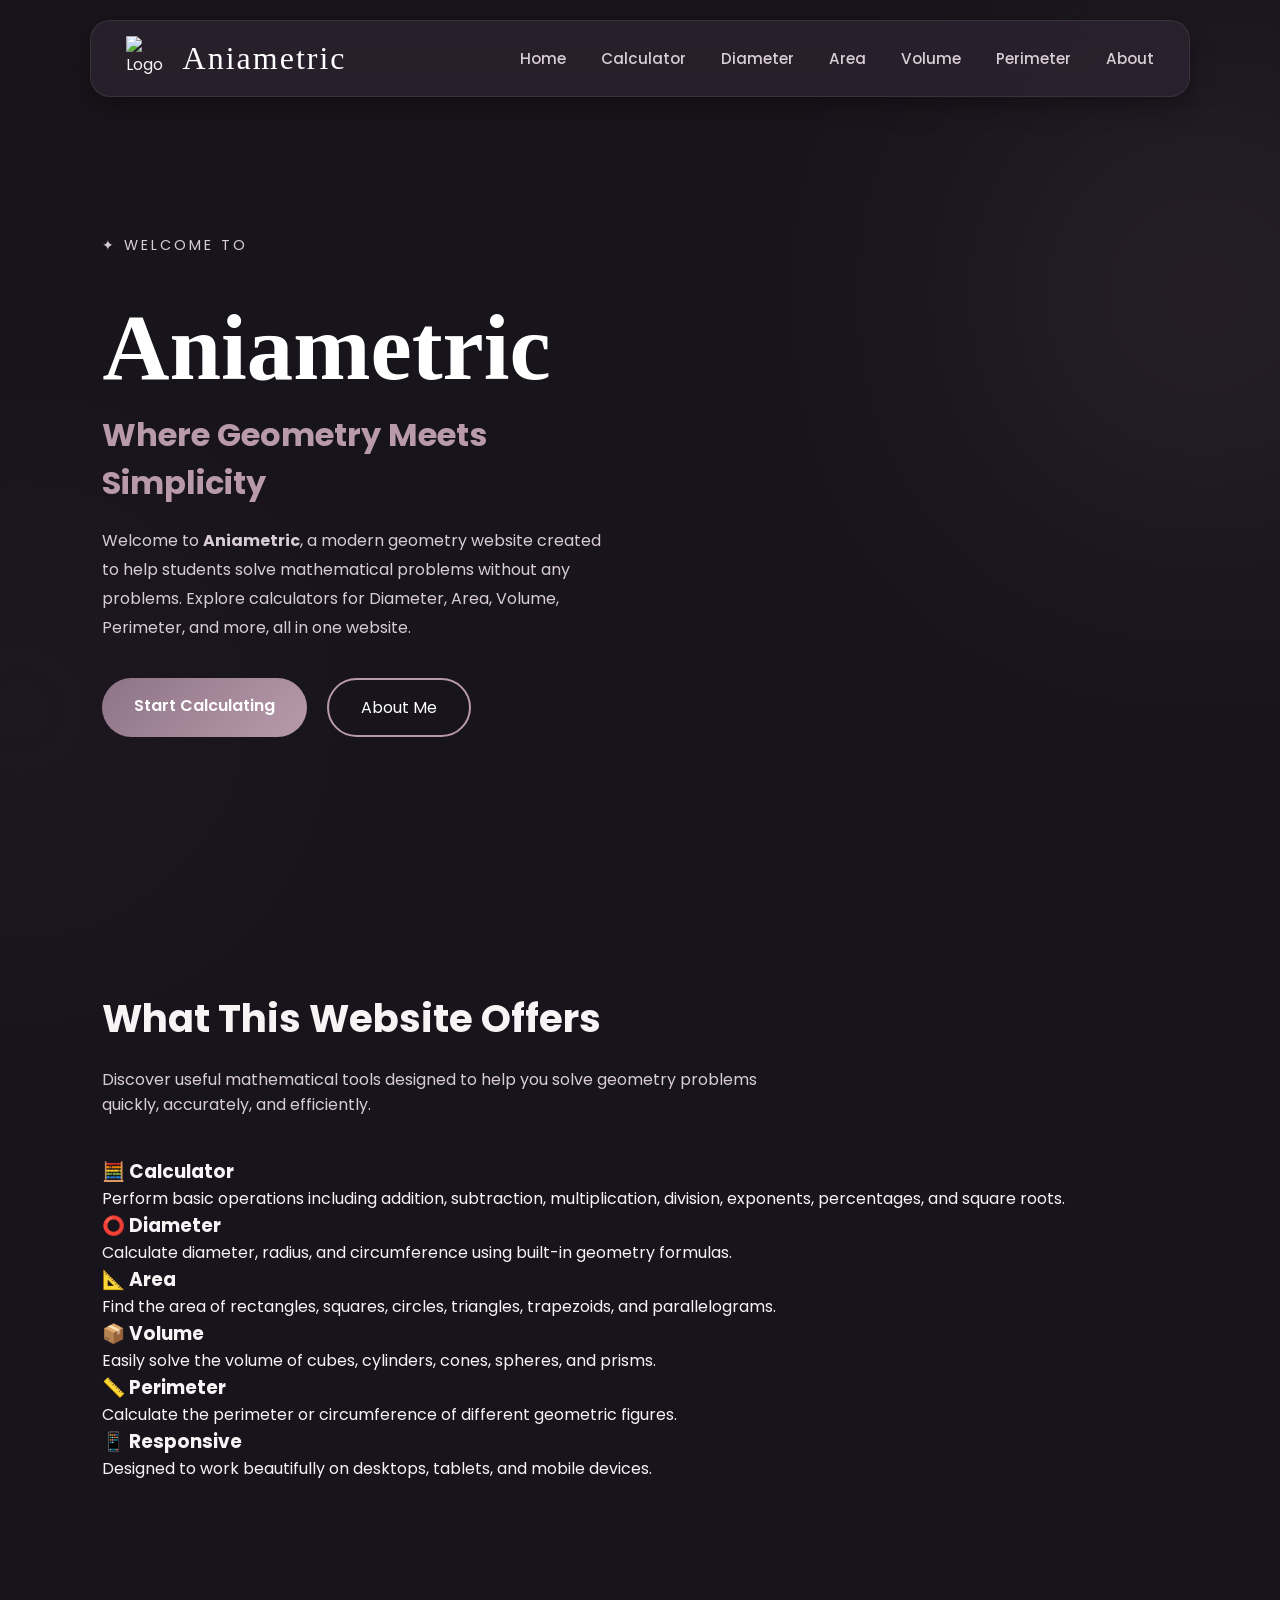
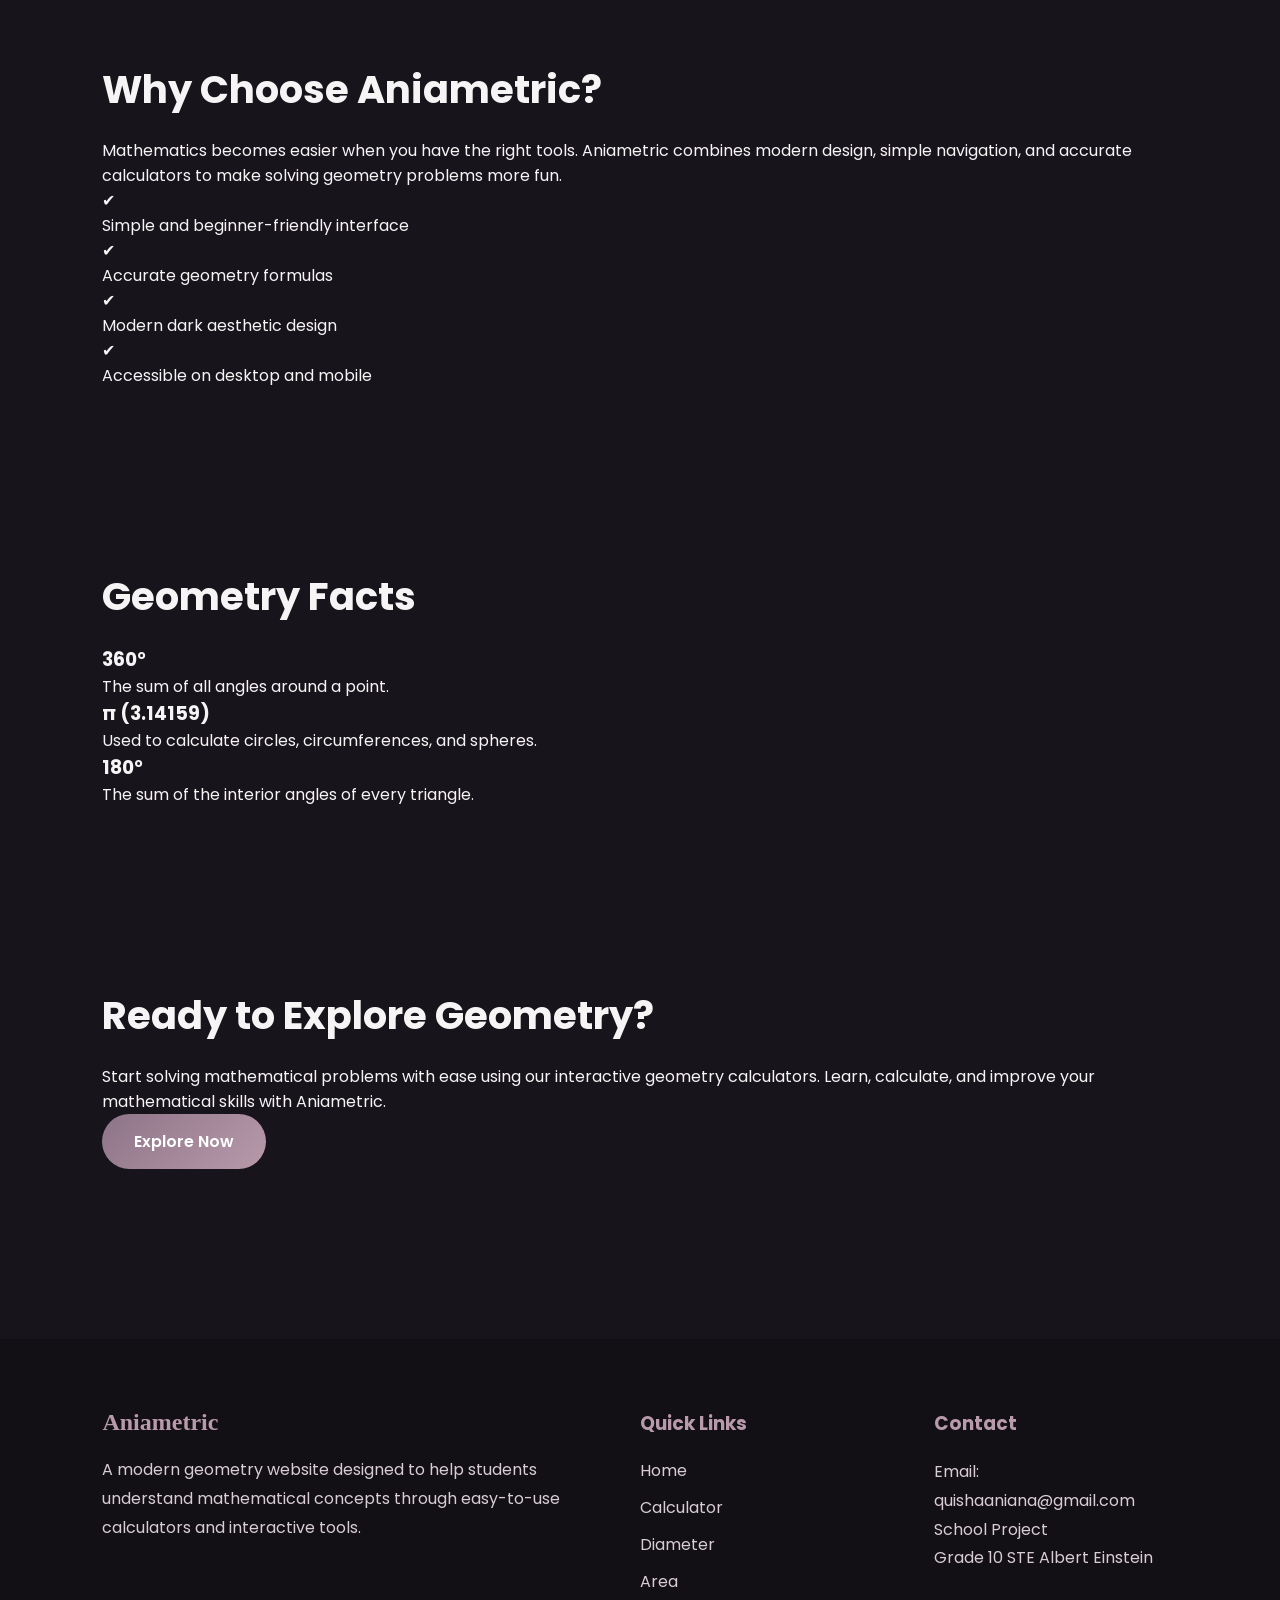
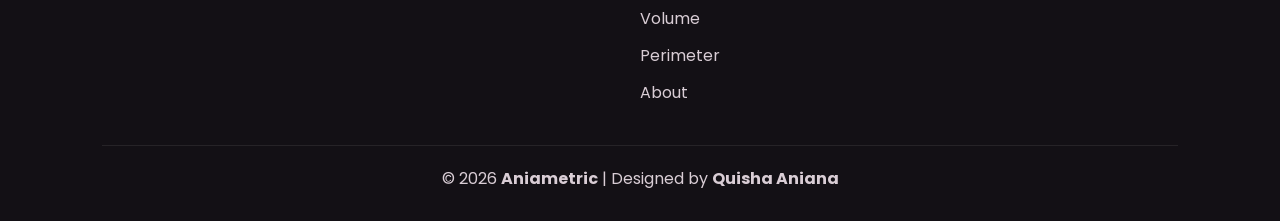
==== commit 1b42e503: "Update index.html" ====
--- a/index.html
+++ b/index.html
@@ -27,31 +27,31 @@
 
         <nav class="navbar">
 
-        
-                <span>Aniametric</span>
-
-            </div>
-
-            <ul class="nav-links">
-
-                <li><a class="active" href="index.html">Home</a></li>
-                <li><a href="calculator.html">Calculator</a></li>
-                <li><a href="diameter.html">Diameter</a></li>
-                <li><a href="area.html">Area</a></li>
-                <li><a href="volume.html">Volume</a></li>
-                <li><a href="perimeter.html">Perimeter</a></li>
-                <li><a href="about.html">About</a></li>
-
-            </ul>
-
-            <!-- Mobile Menu Icon -->
-            <div class="menu-btn">
-
-                ☰
-
-            </div>
-
-        </nav>
+    <div class="logo">
+
+        <img src="img/logo.png" alt="Logo">
+
+        <span>Aniametric</span>
+
+    </div>
+
+    <ul class="nav-links" id="navLinks">
+
+        <li><a href="index.html">Home</a></li>
+        <li><a href="calculator.html">Calculator</a></li>
+        <li><a href="diameter.html">Diameter</a></li>
+        <li><a href="area.html">Area</a></li>
+        <li><a href="volume.html">Volume</a></li>
+        <li><a href="perimeter.html">Perimeter</a></li>
+        <li><a href="about.html">About</a></li>
+
+    </ul>
+
+    <div class="menu-btn" onclick="toggleMenu()">
+        ☰
+    </div>
+
+</nav>
 
     </header>
 
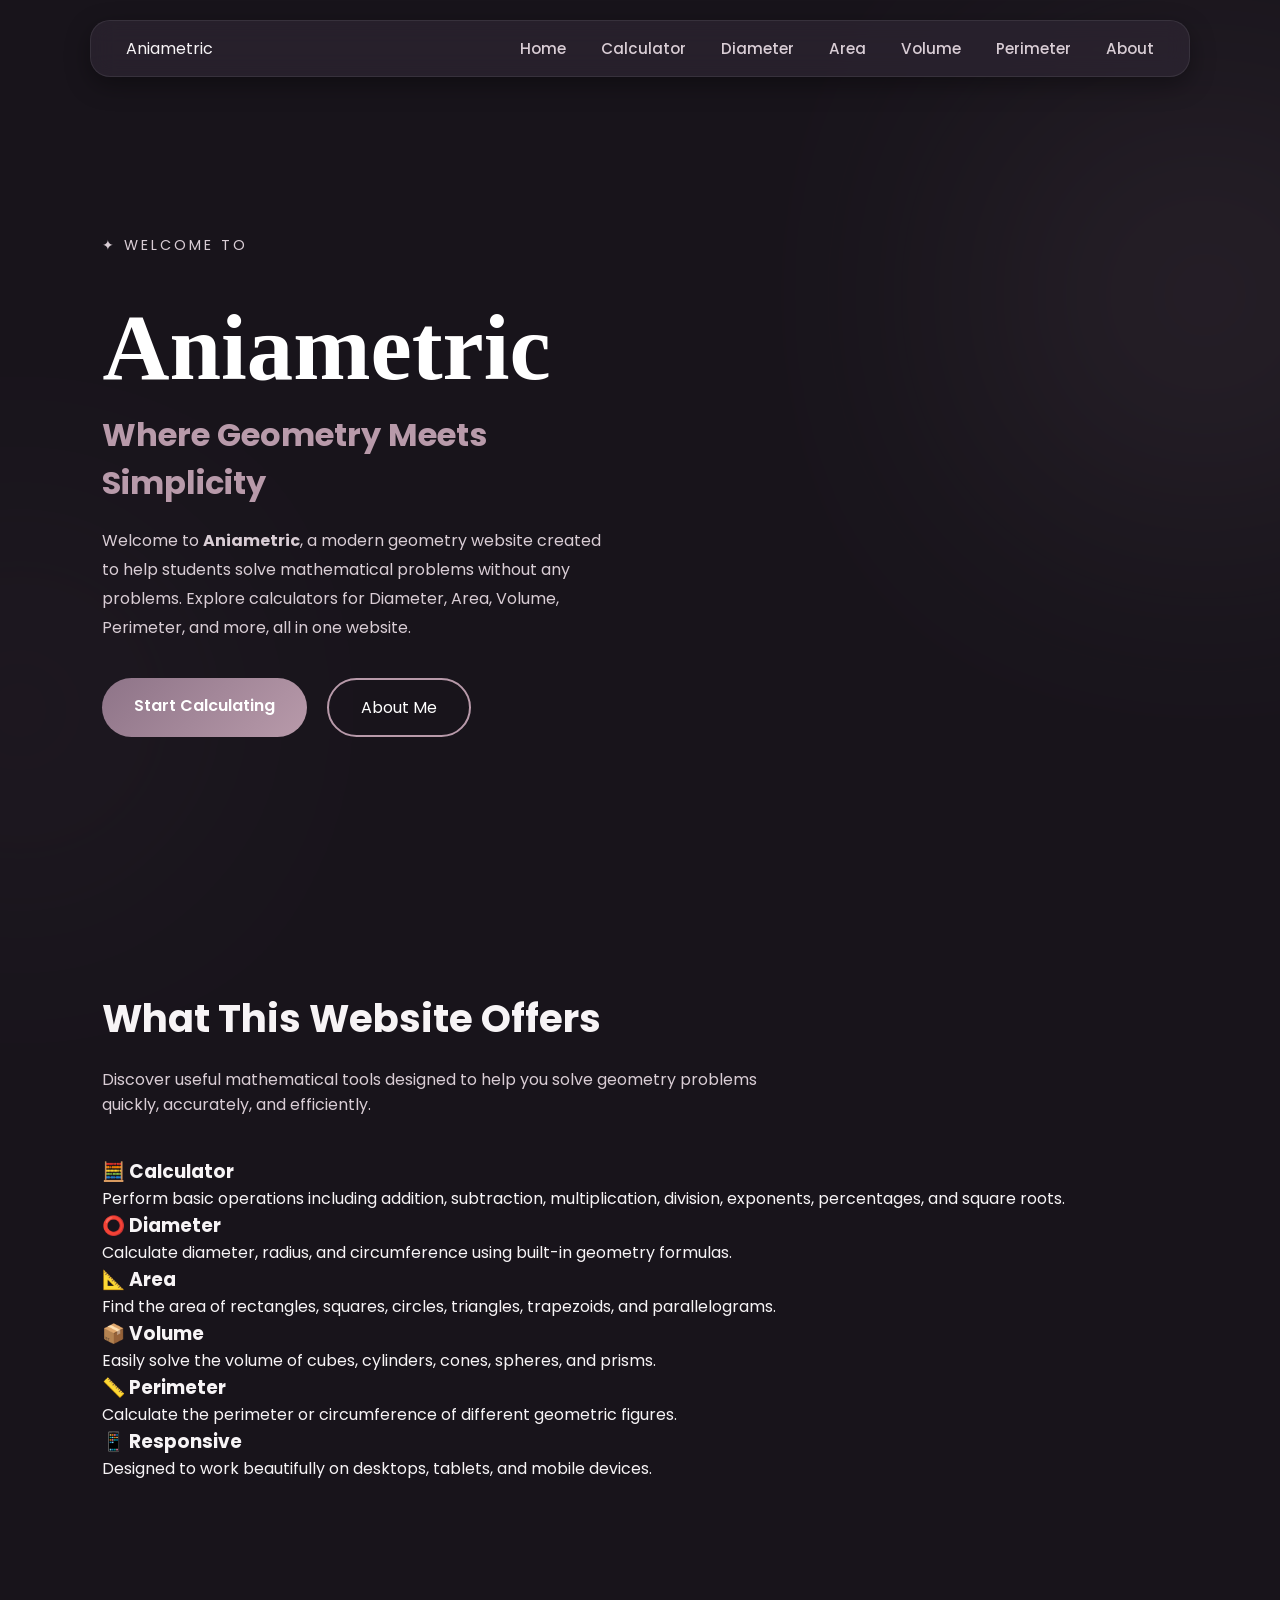
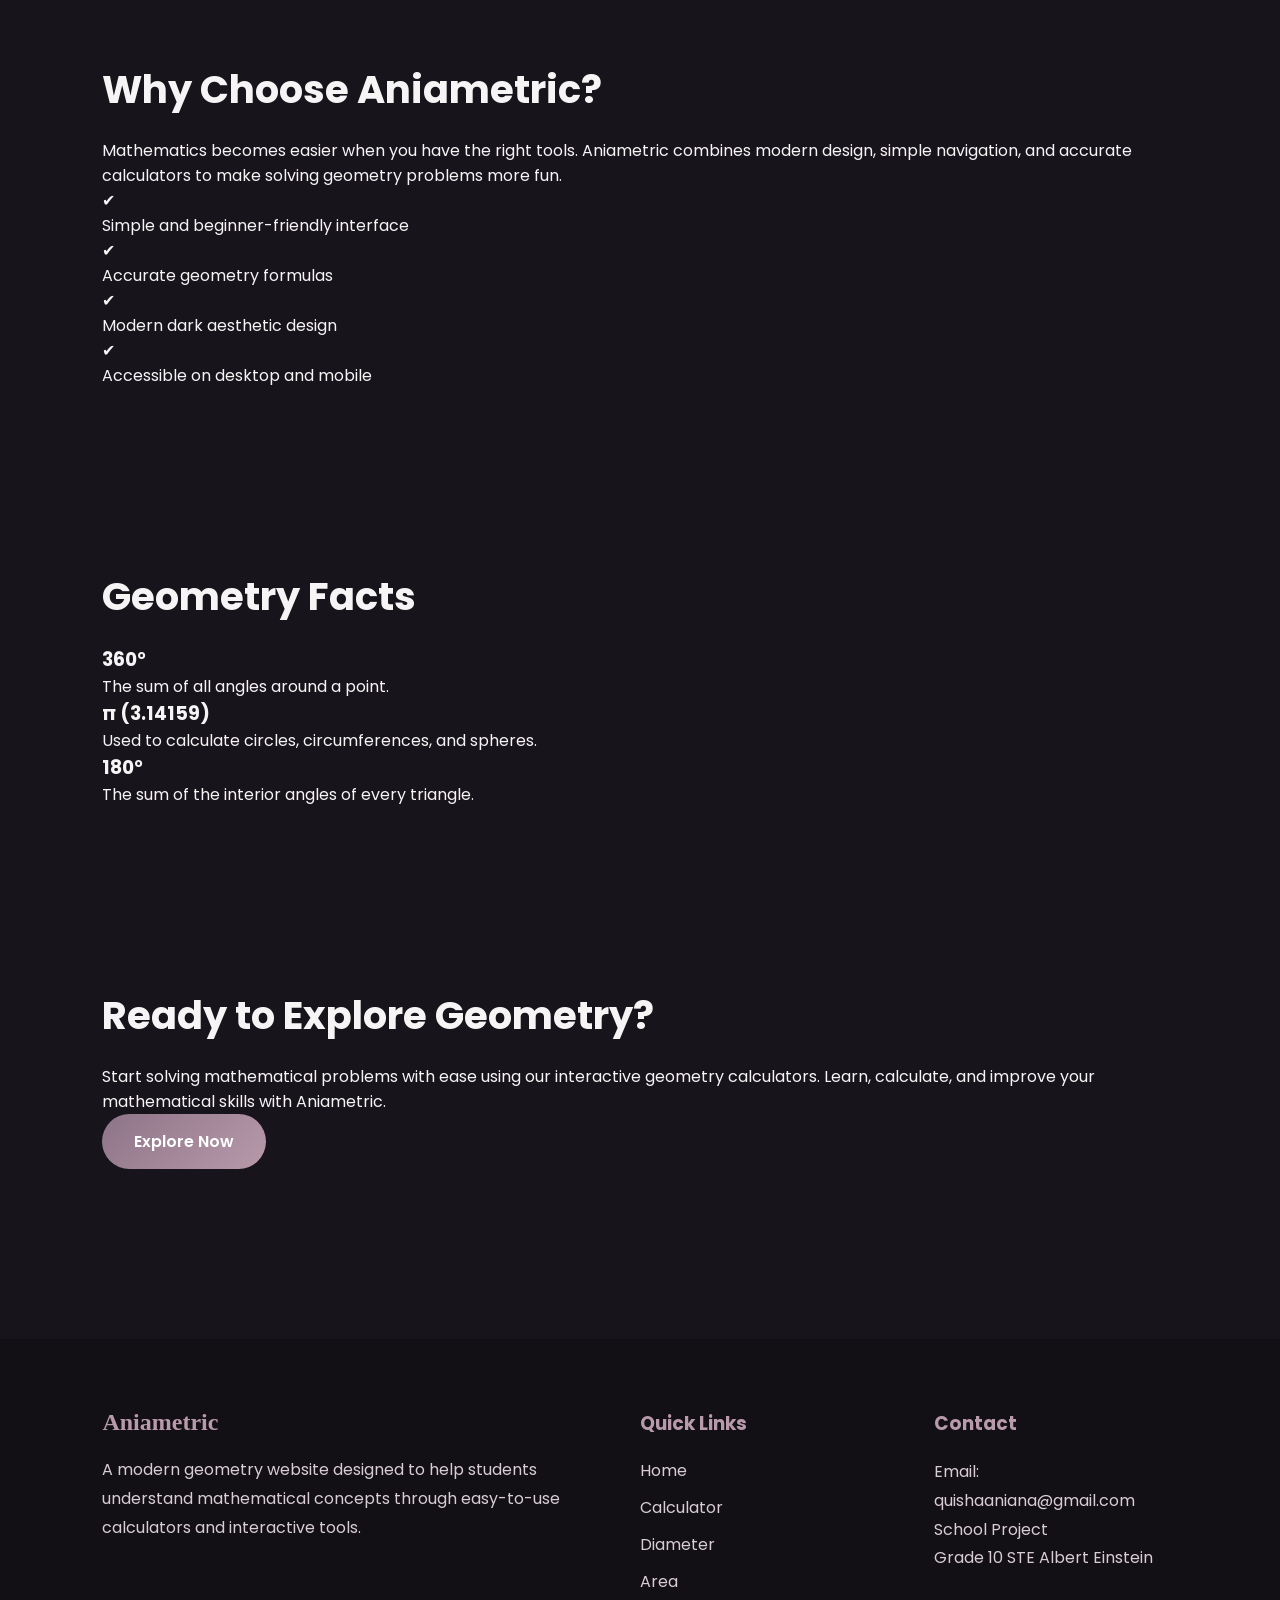
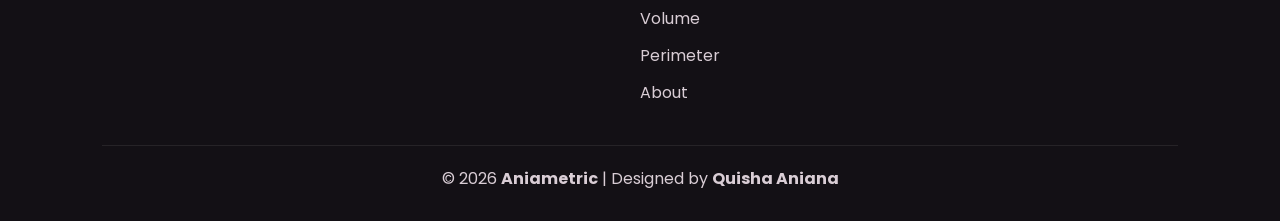
==== commit 8077f5ce: "Update index.html" ====
--- a/index.html
+++ b/index.html
@@ -26,11 +26,7 @@
     <header>
 
         <nav class="navbar">
-
-    <div class="logo">
-
-        <img src="img/logo.png" alt="Logo">
-
+            
         <span>Aniametric</span>
 
     </div>
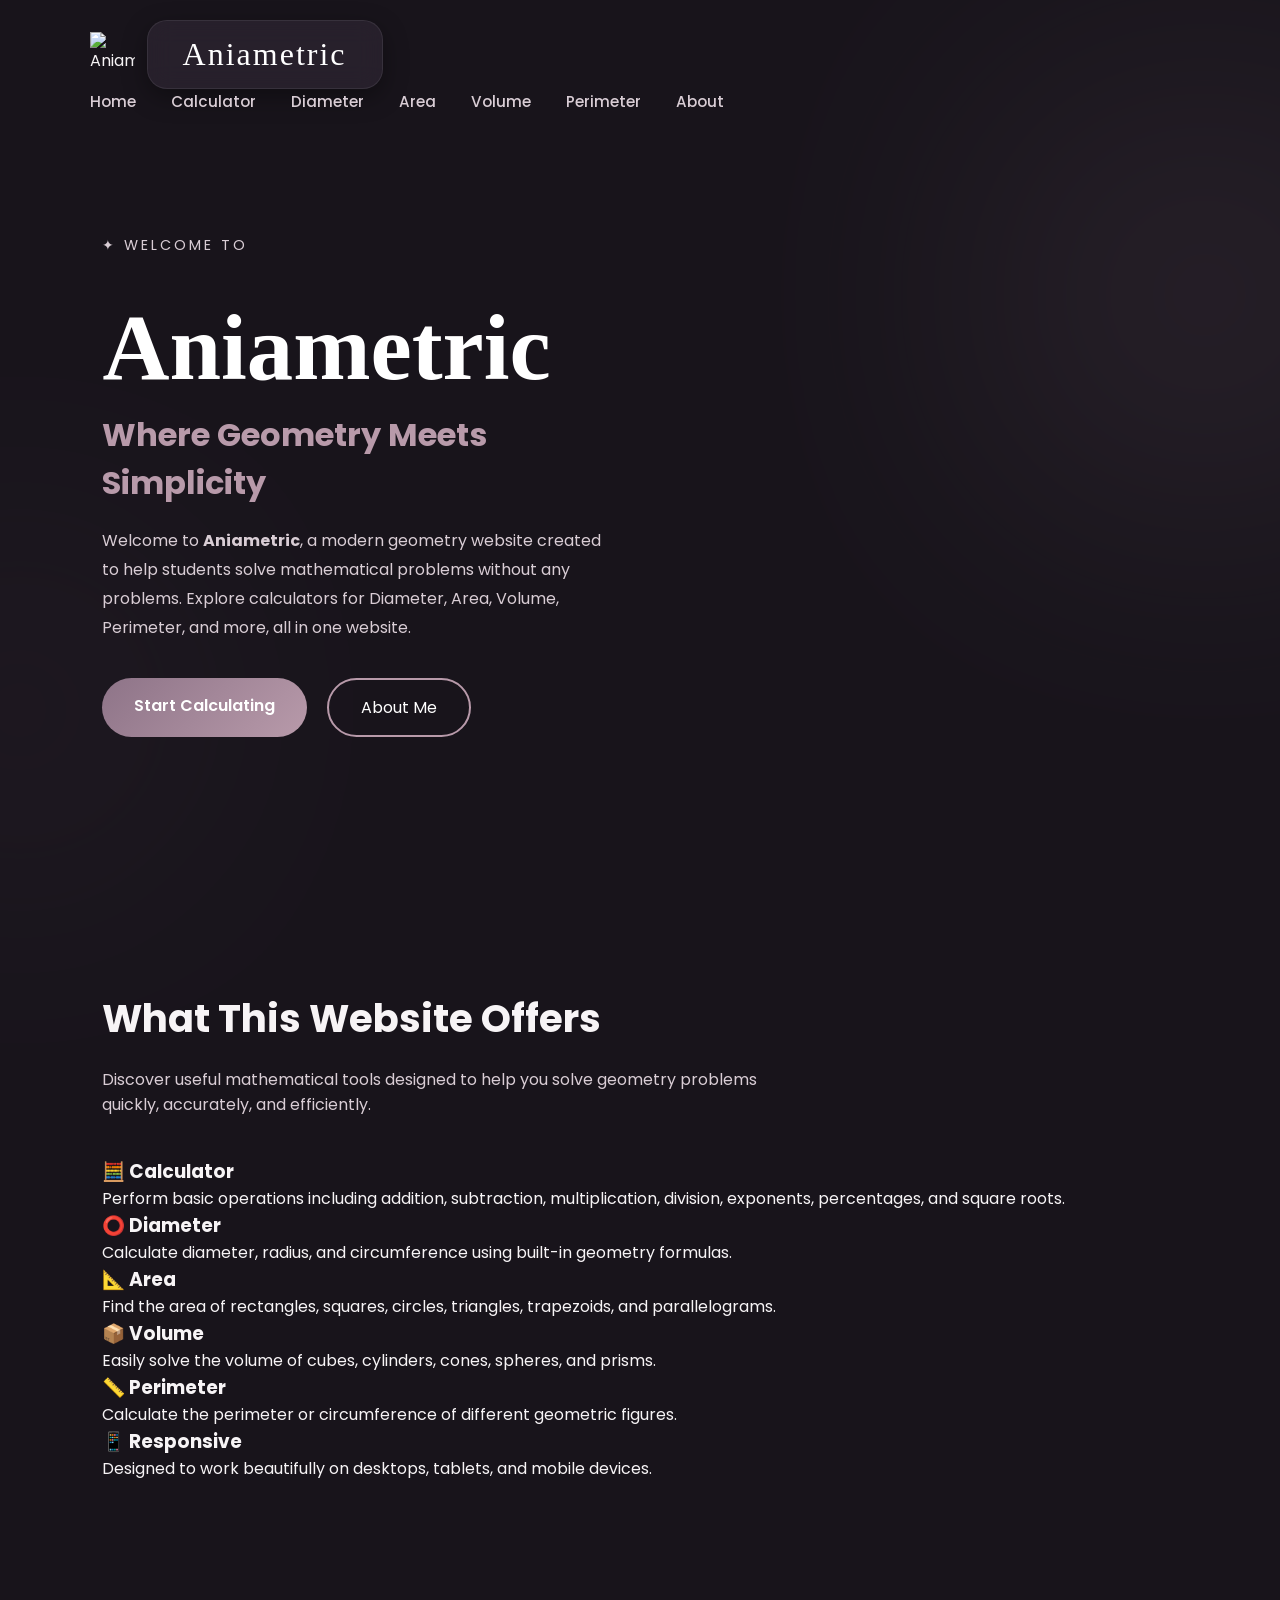
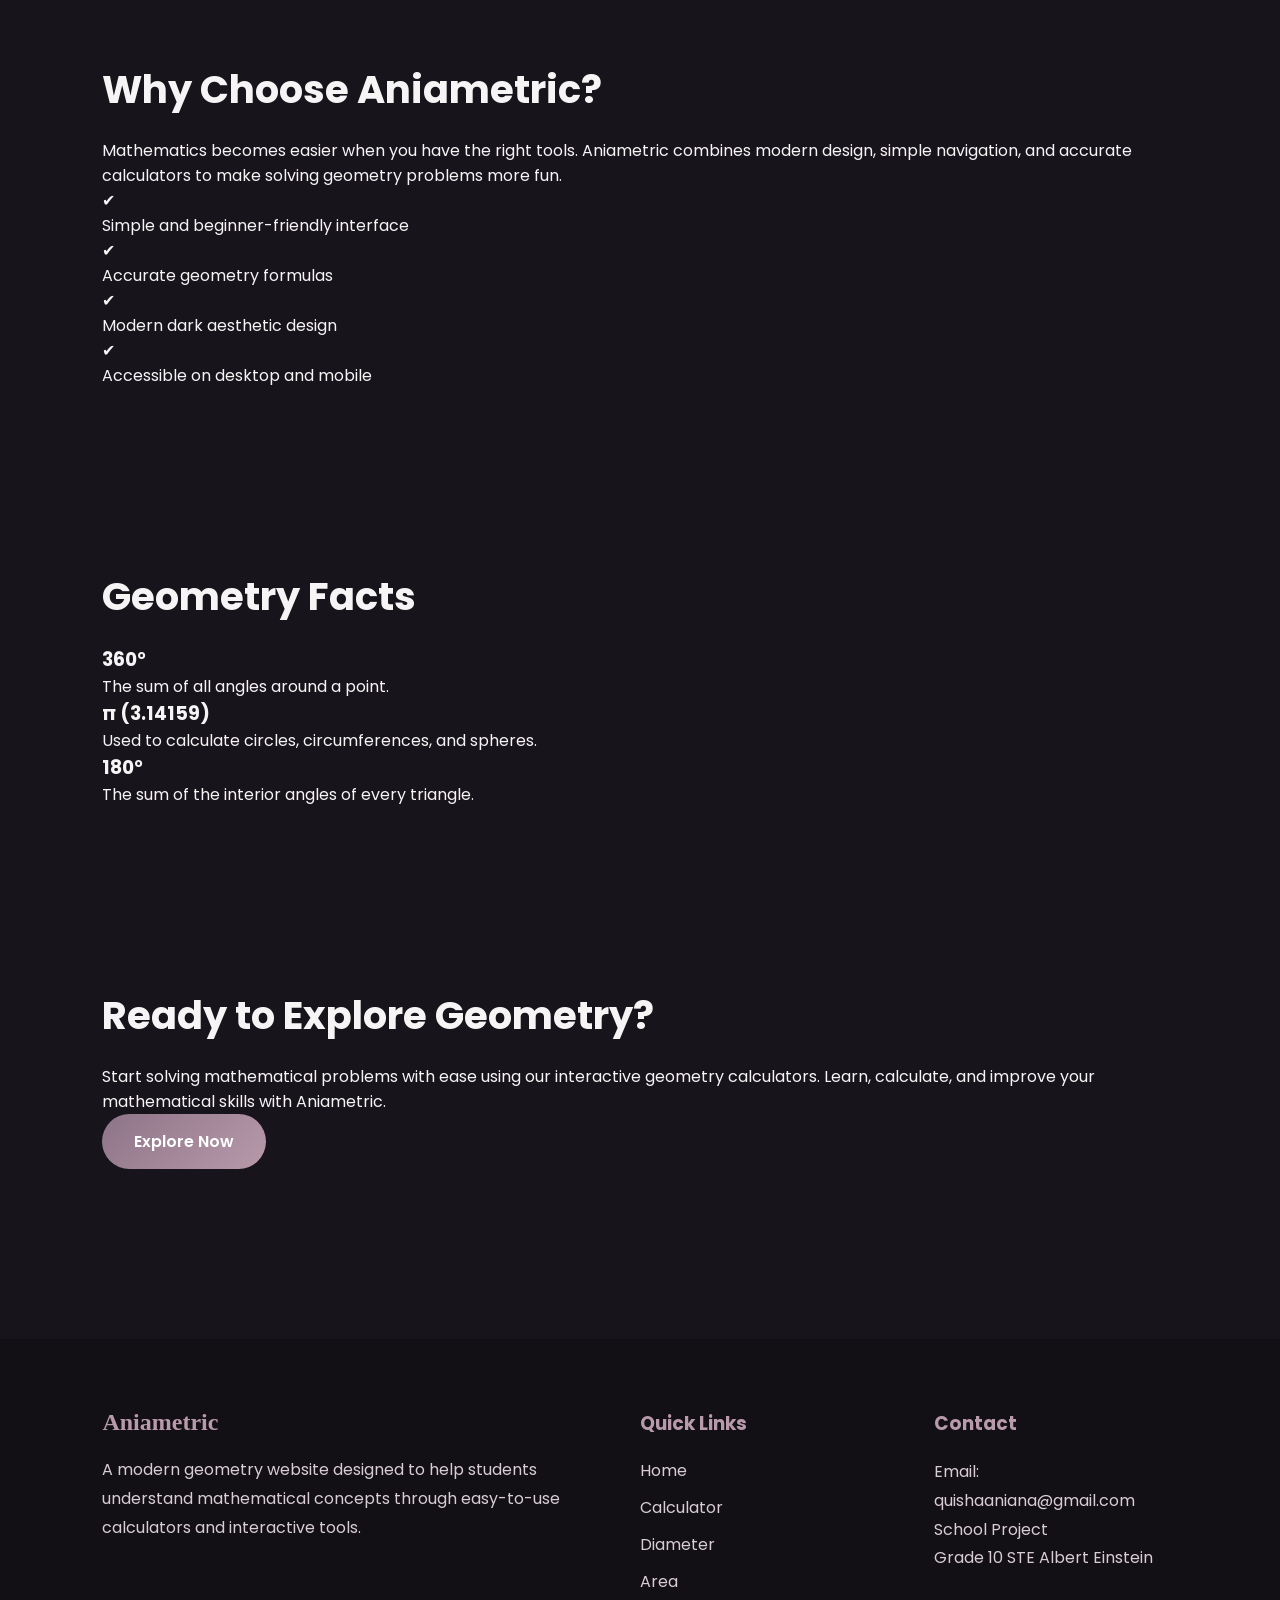
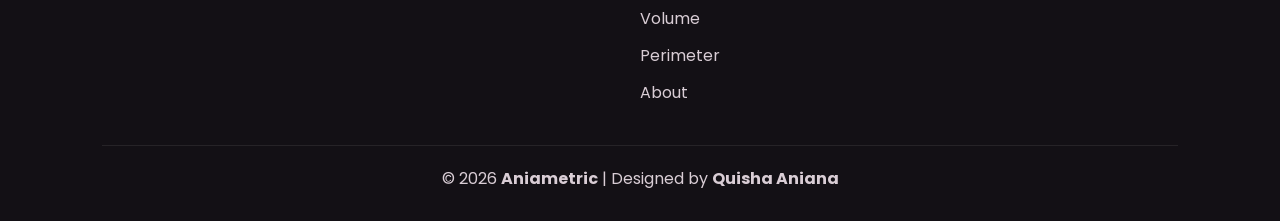
==== commit 9c7c13c6: "Update index.html" ====
--- a/index.html
+++ b/index.html
@@ -24,7 +24,10 @@
     <!-- ========================= -->
 
     <header>
-
+<div class="logo">
+
+    <img src="img/logo.png" alt="Aniametric Logo">
+    
         <nav class="navbar">
             
         <span>Aniametric</span>
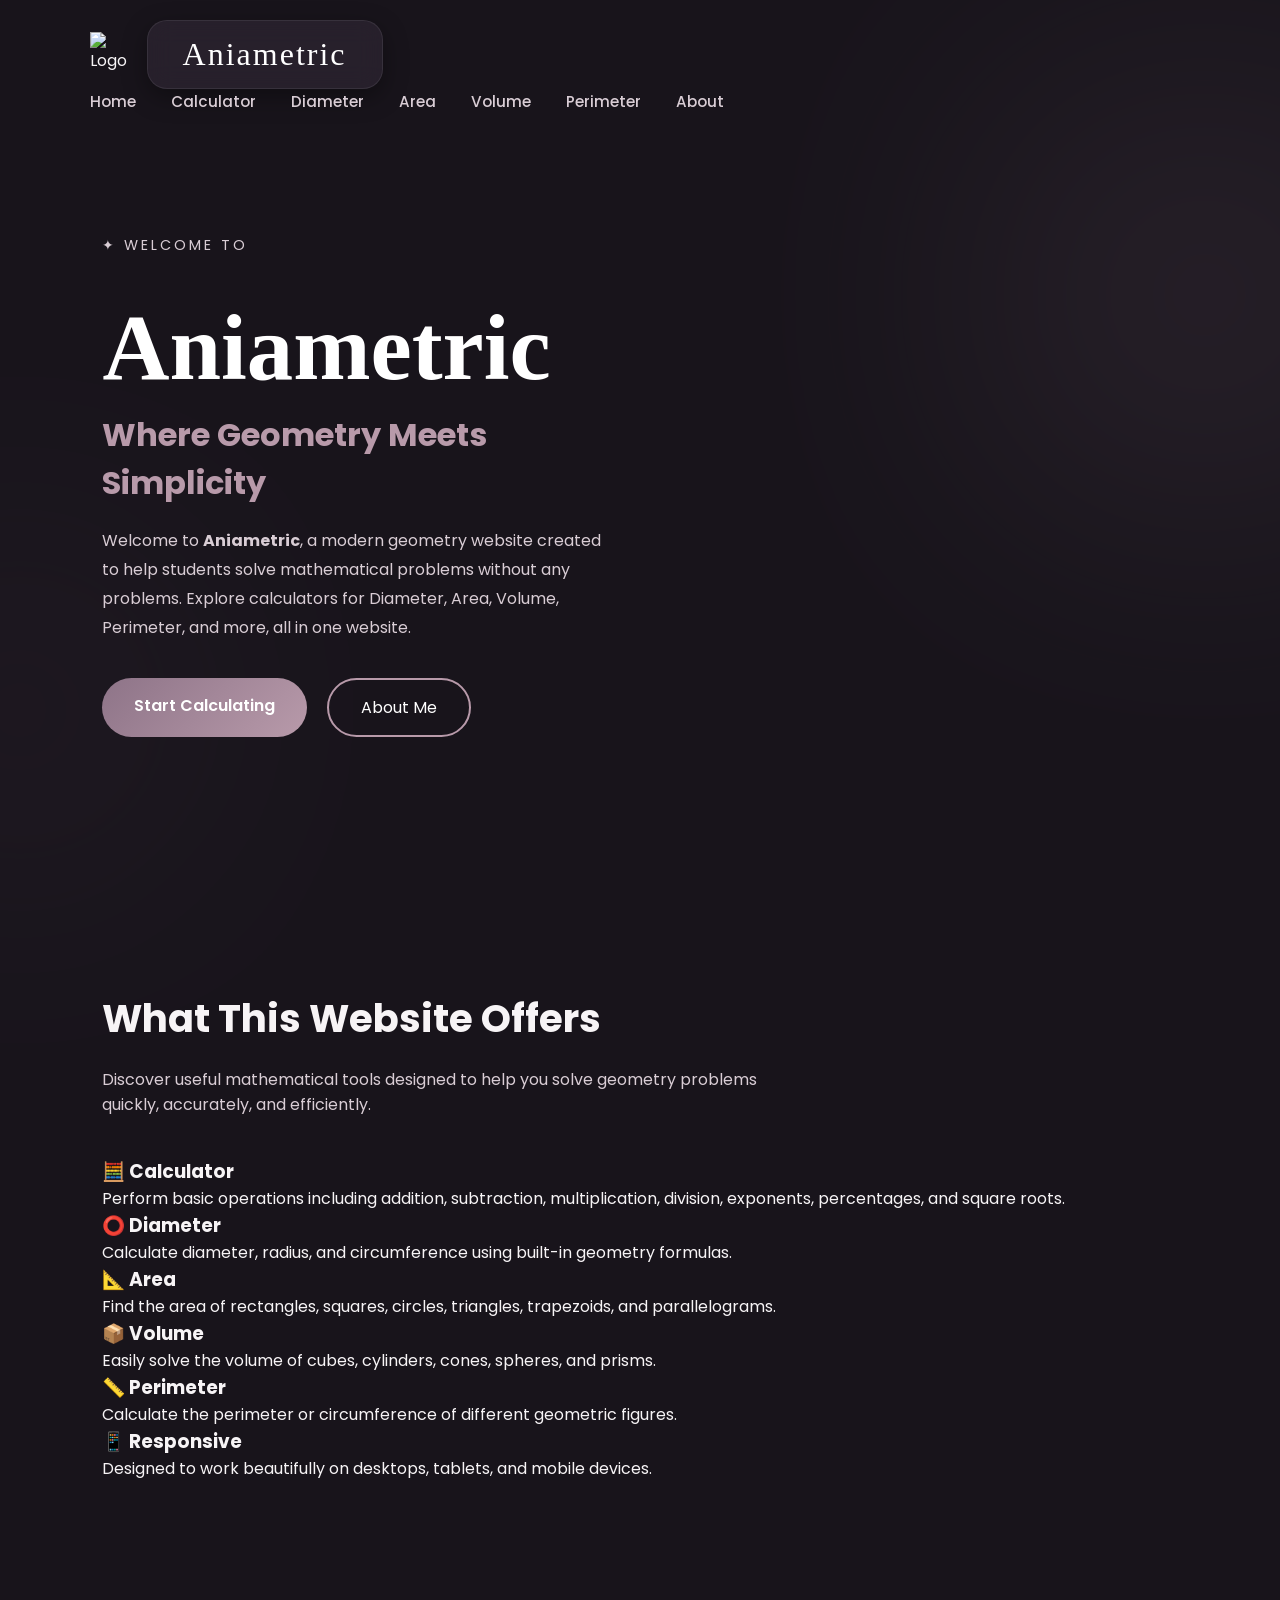
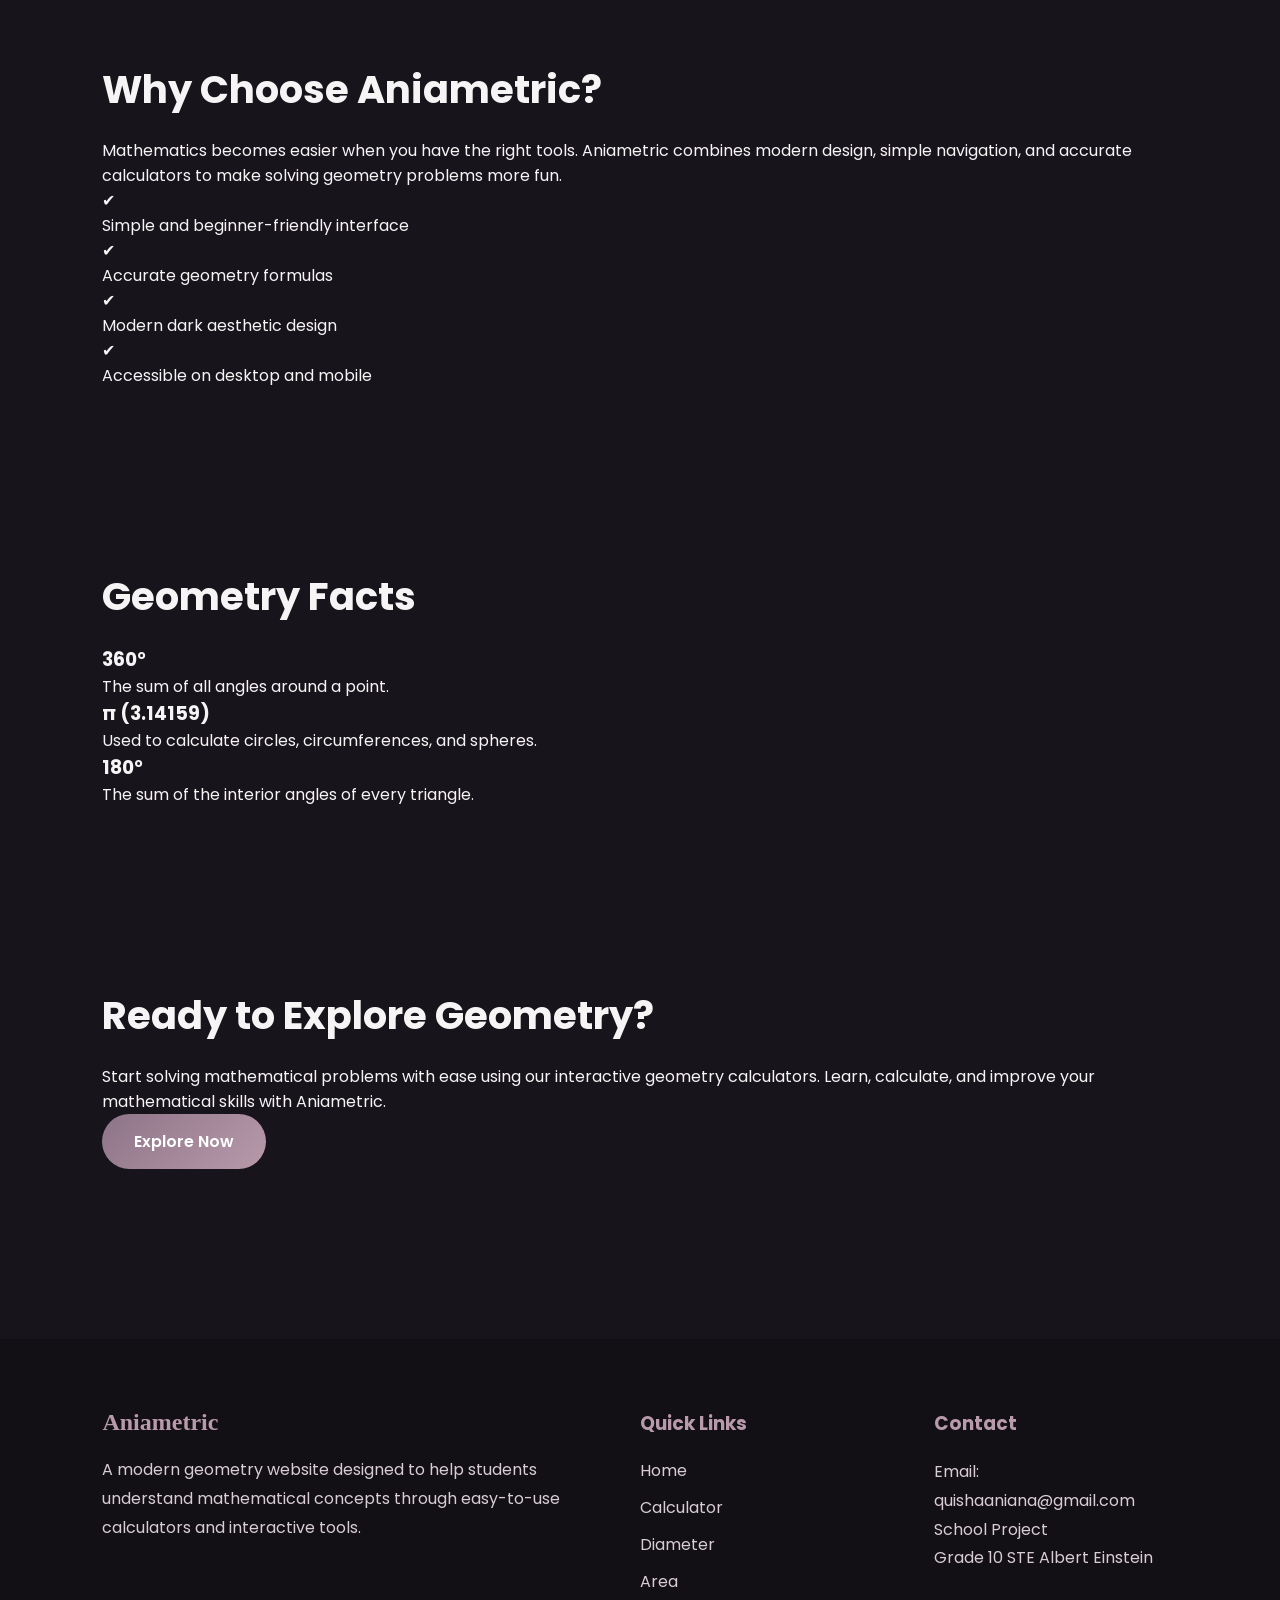
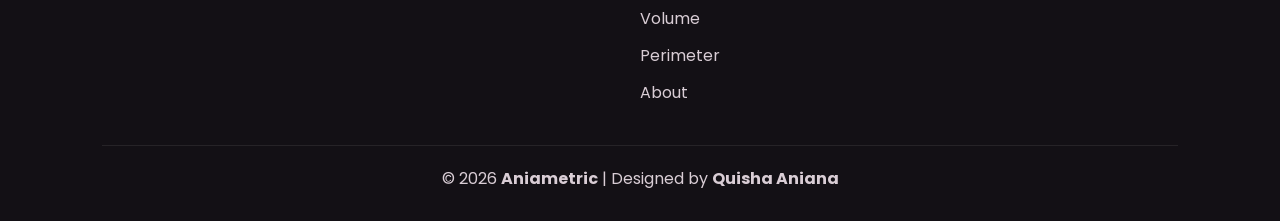
==== commit afacdf0c: "Update index.html" ====
--- a/index.html
+++ b/index.html
@@ -24,10 +24,10 @@
     <!-- ========================= -->
 
     <header>
-<div class="logo">
-
-    <img src="img/logo.png" alt="Aniametric Logo">
-    
+         <div class="logo">
+
+        <img src="img/logo.png" alt="Logo">
+
         <nav class="navbar">
             
         <span>Aniametric</span>
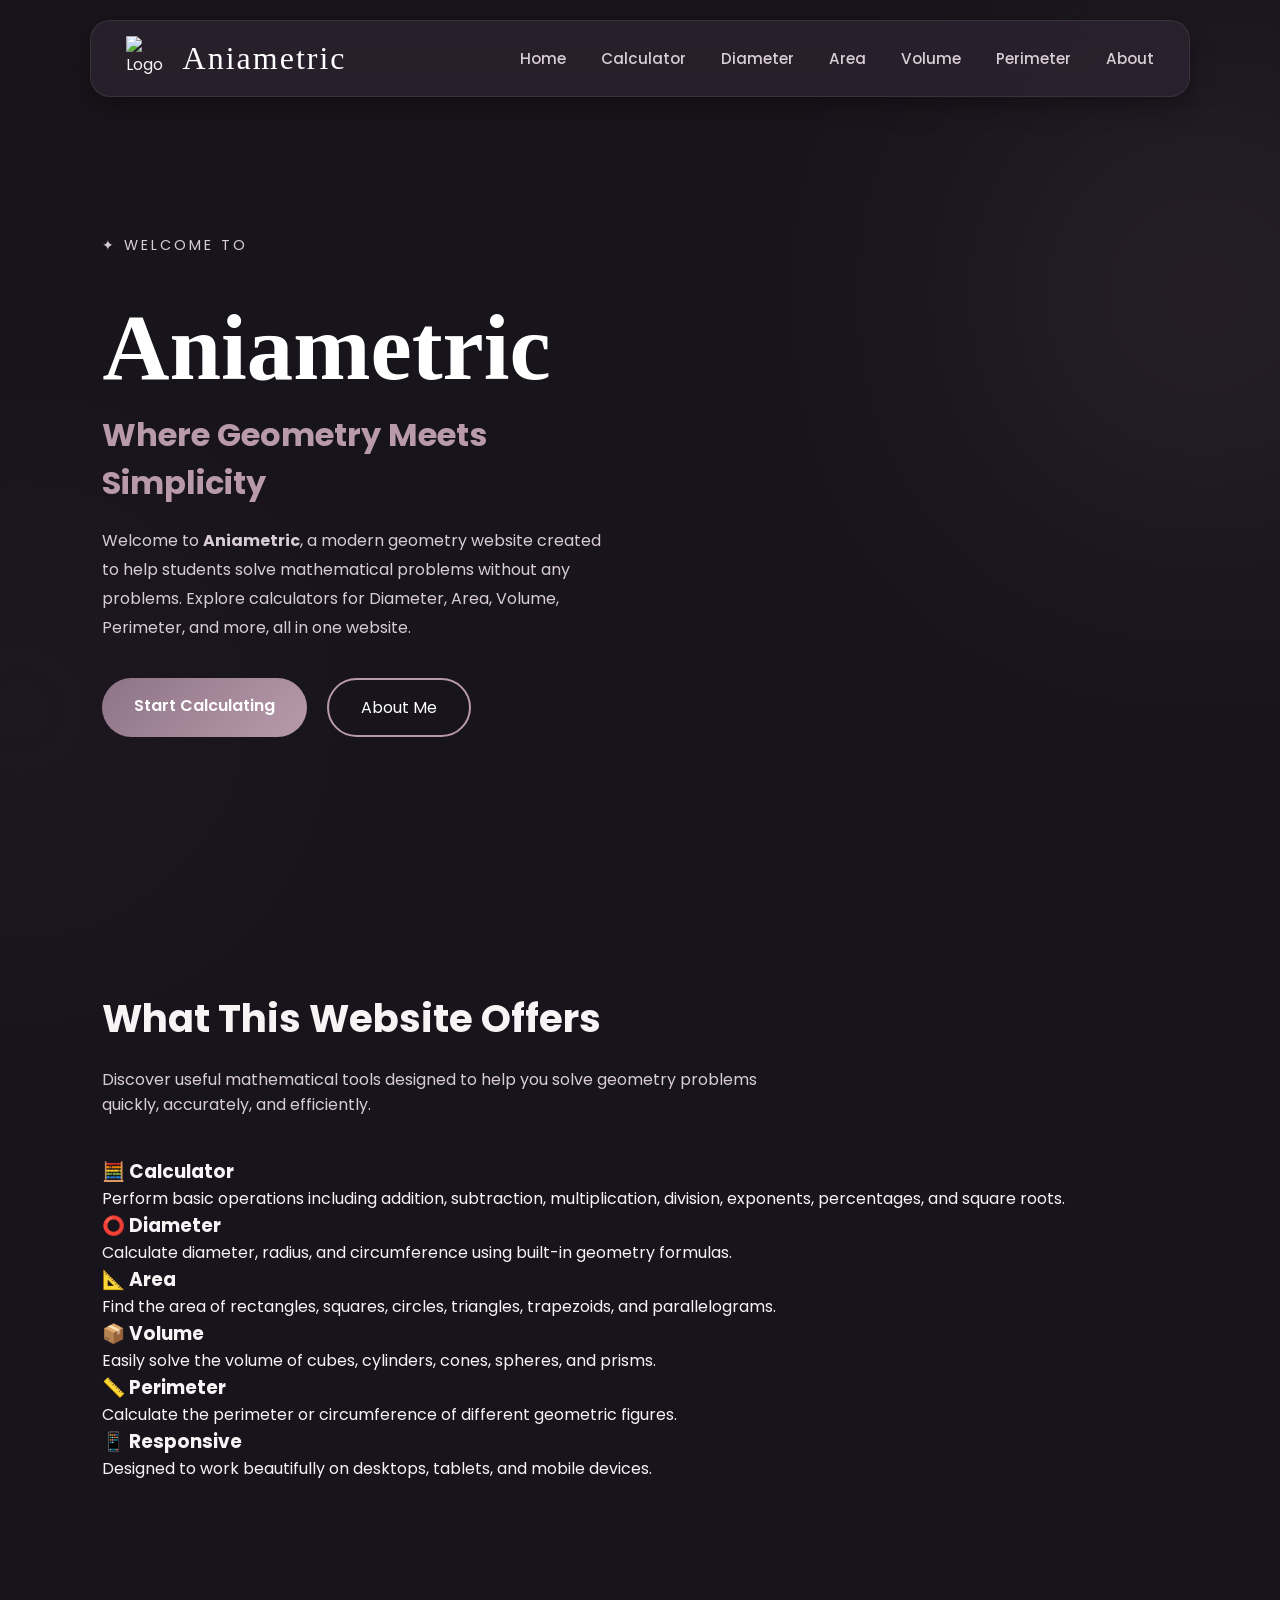
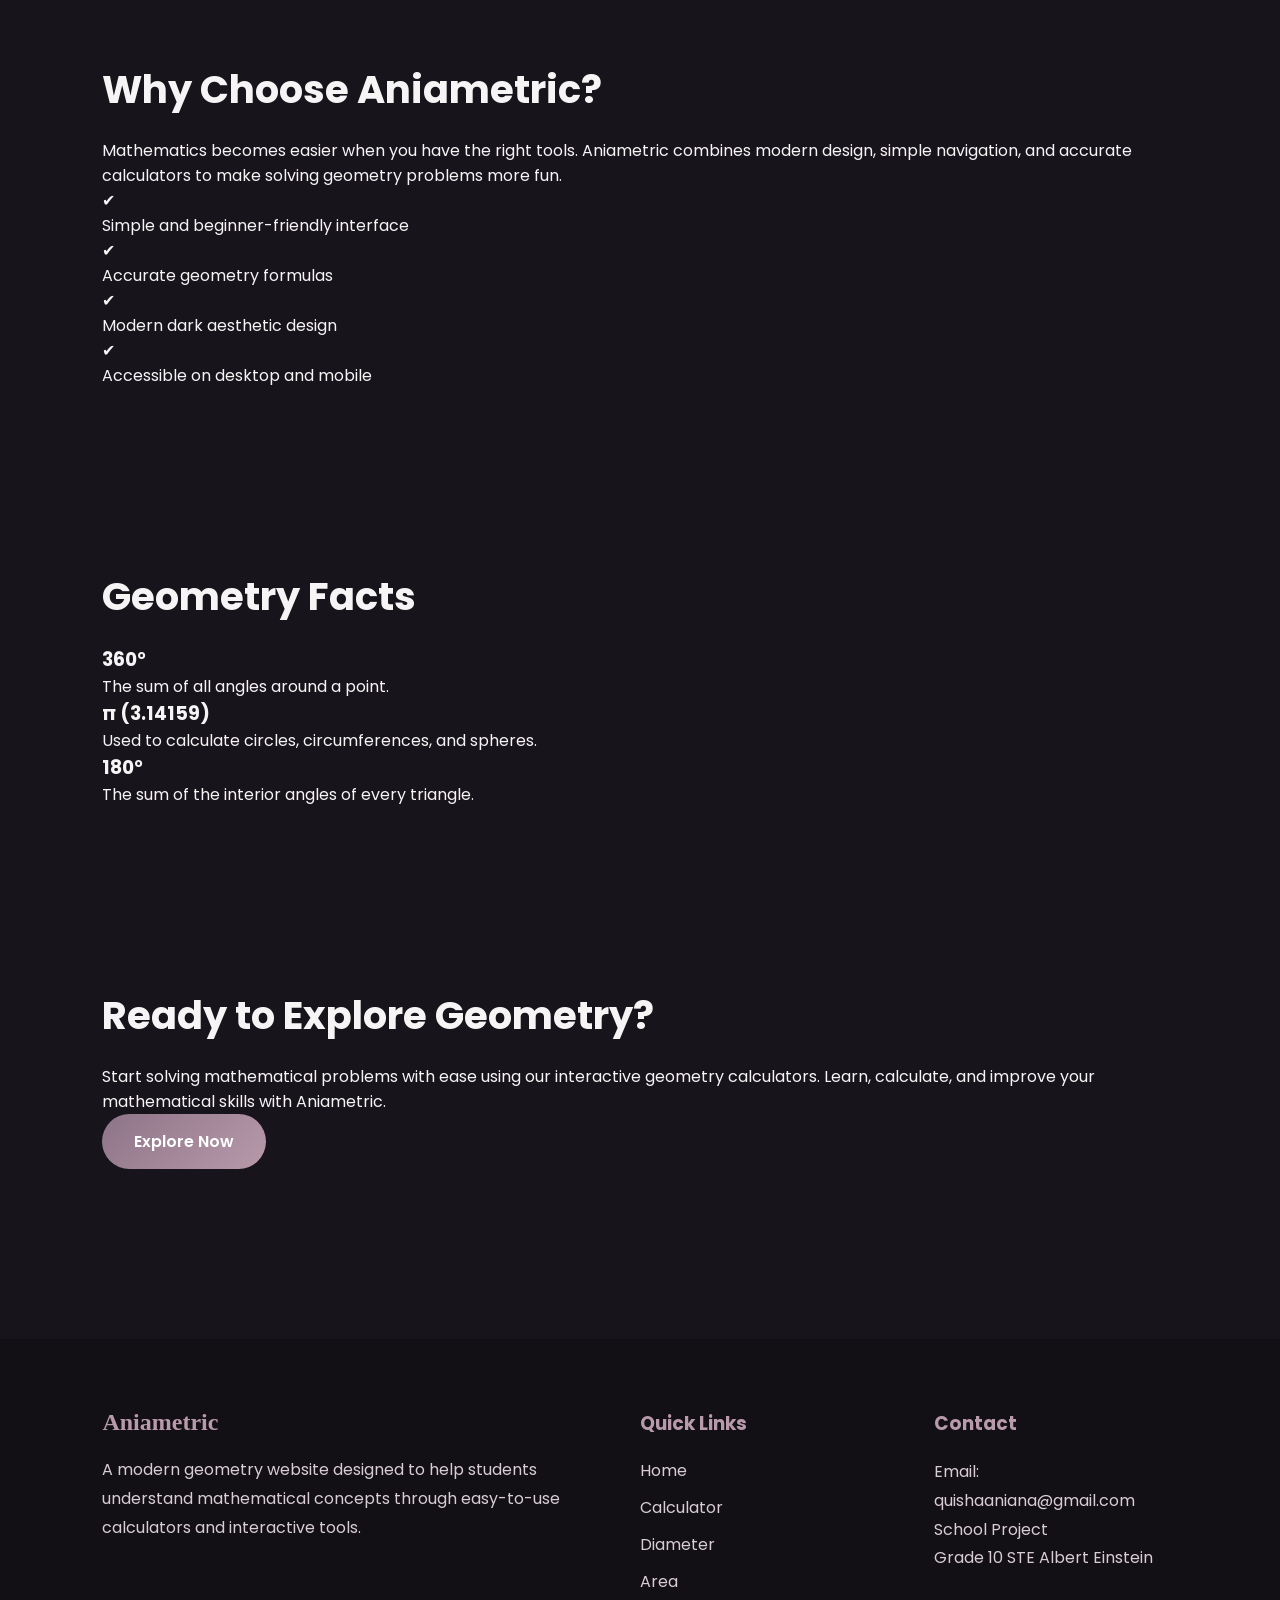
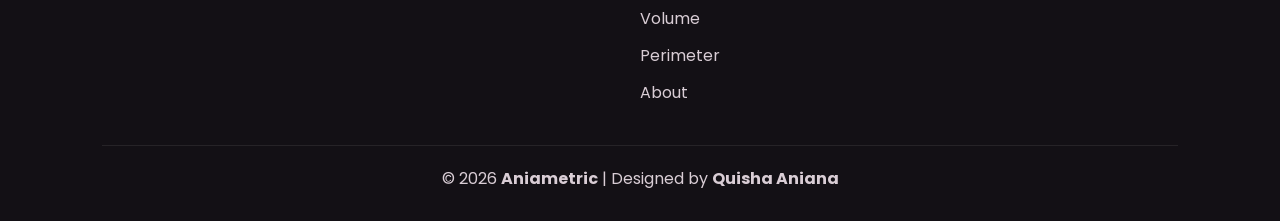
==== commit cb2d3d46: "Update index.html" ====
--- a/index.html
+++ b/index.html
@@ -24,12 +24,12 @@
     <!-- ========================= -->
 
     <header>
-         <div class="logo">
+        
+        <nav class="navbar">
+             <div class="logo">
 
         <img src="img/logo.png" alt="Logo">
 
-        <nav class="navbar">
-            
         <span>Aniametric</span>
 
     </div>
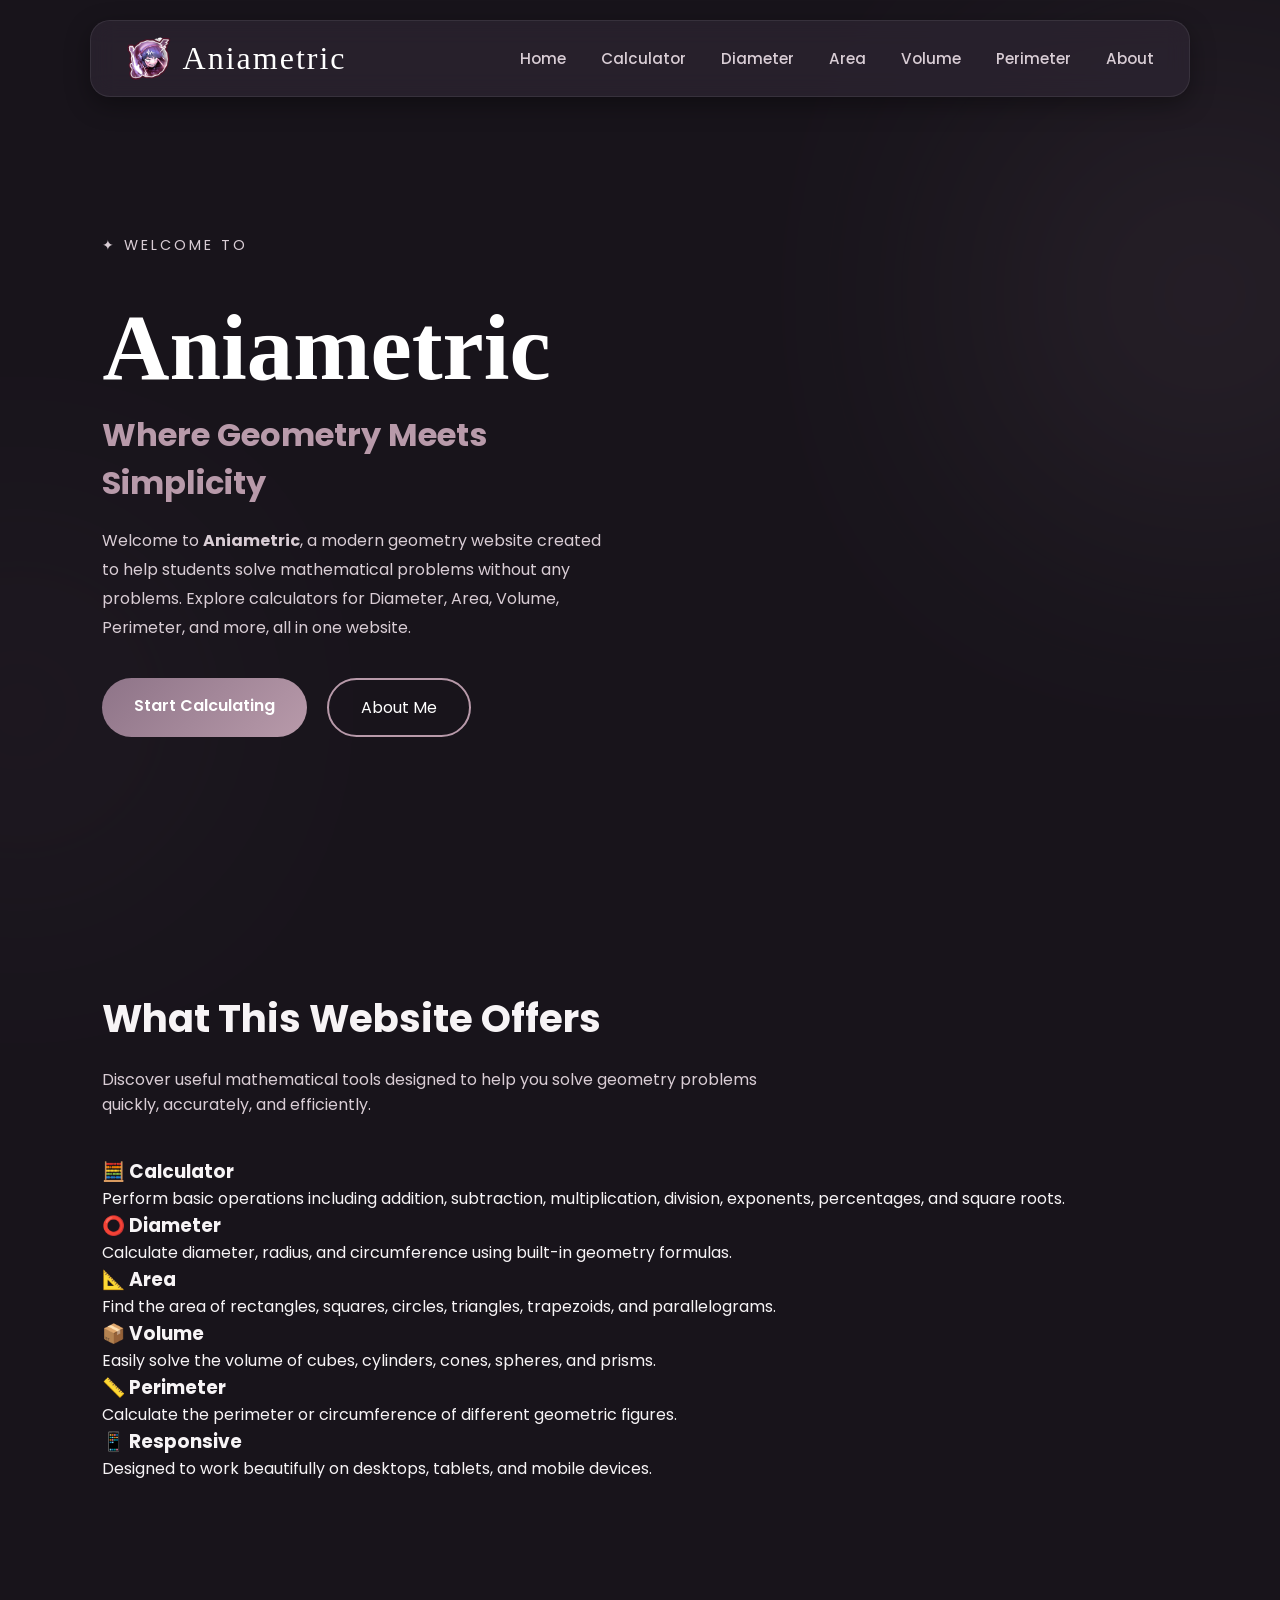
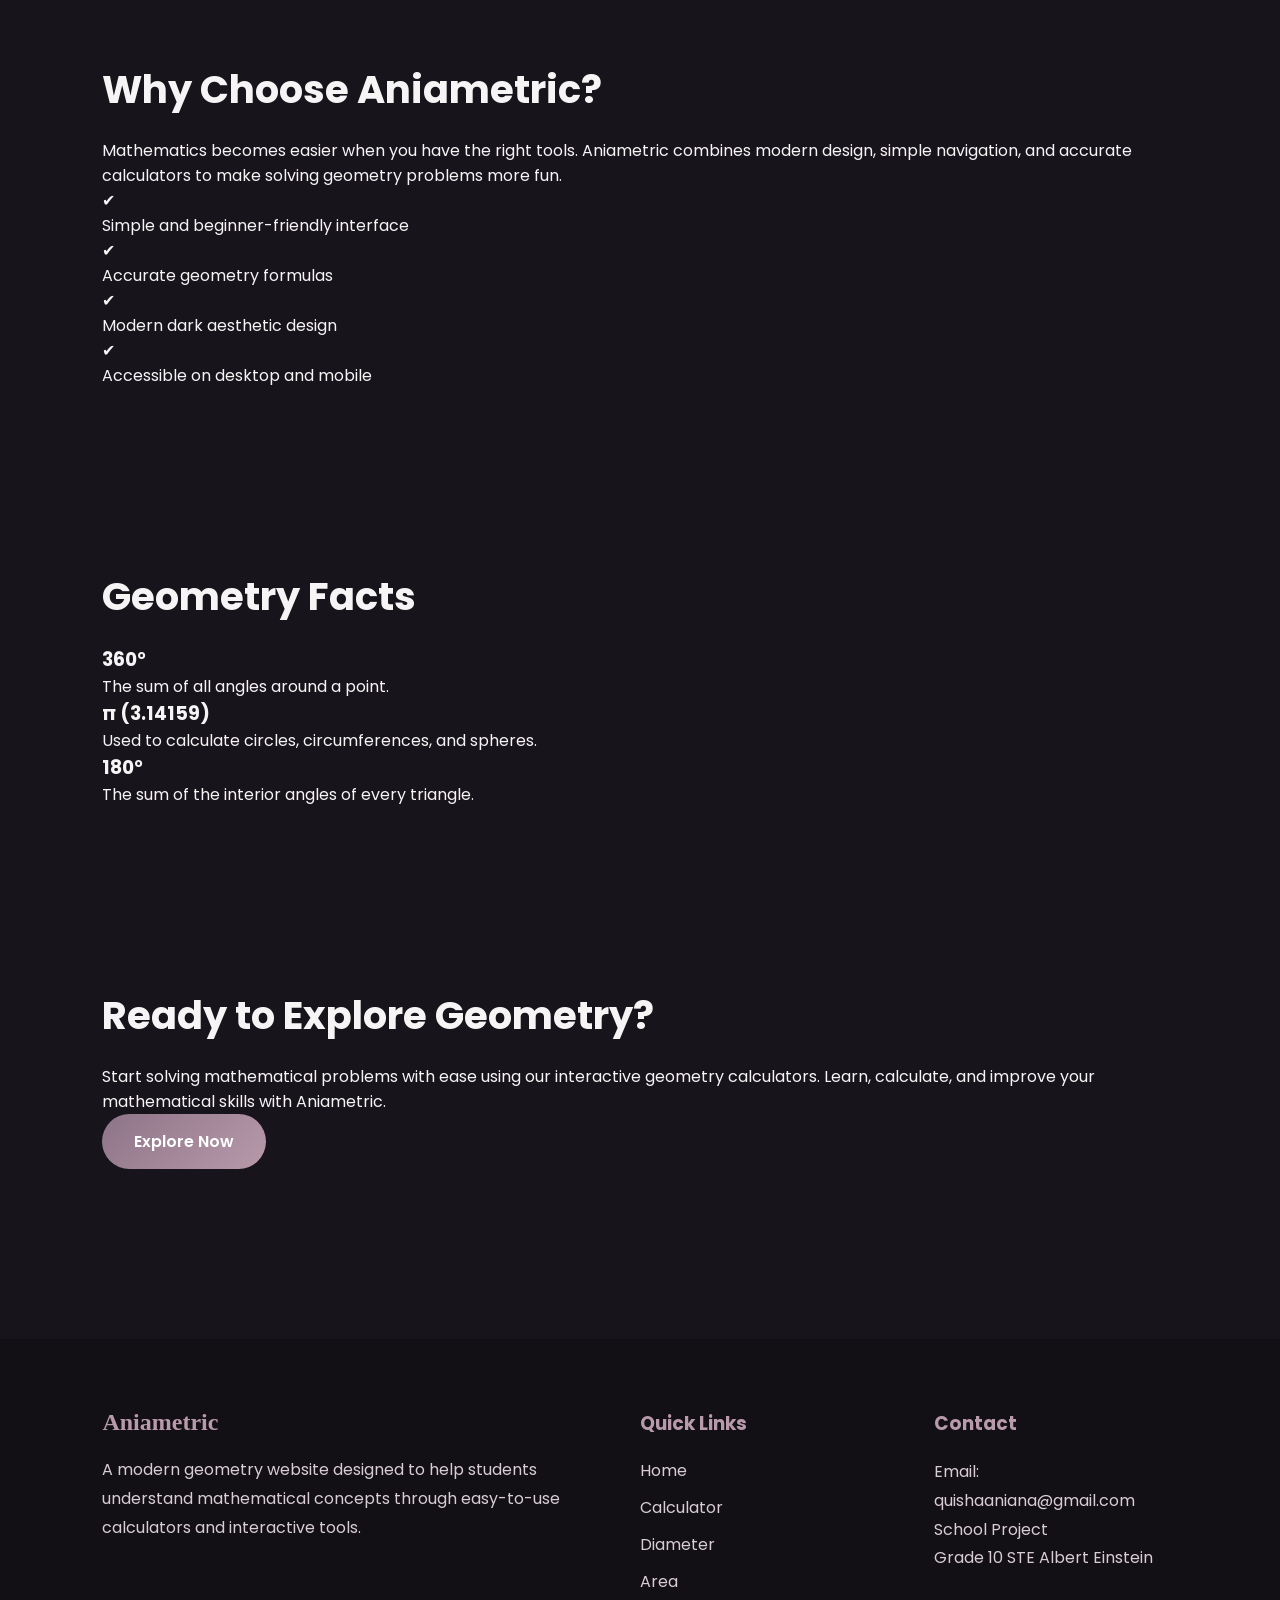
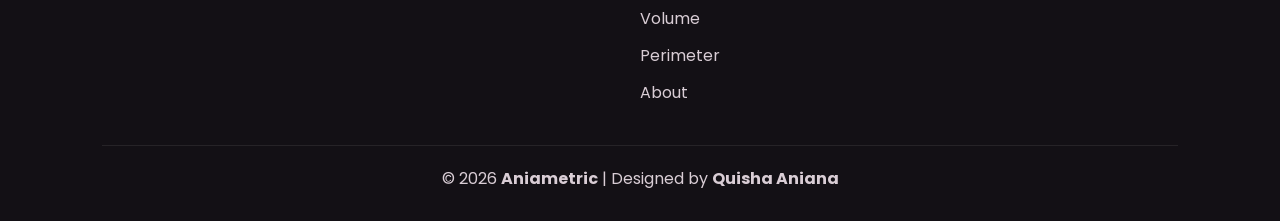
==== commit 55c12a19: "Update index.html" ====
--- a/index.html
+++ b/index.html
@@ -28,7 +28,7 @@
         <nav class="navbar">
              <div class="logo">
 
-        <img src="img/logo.png" alt="Logo">
+        <img src="img/logo.jpg" alt="Logo">
 
         <span>Aniametric</span>
 
